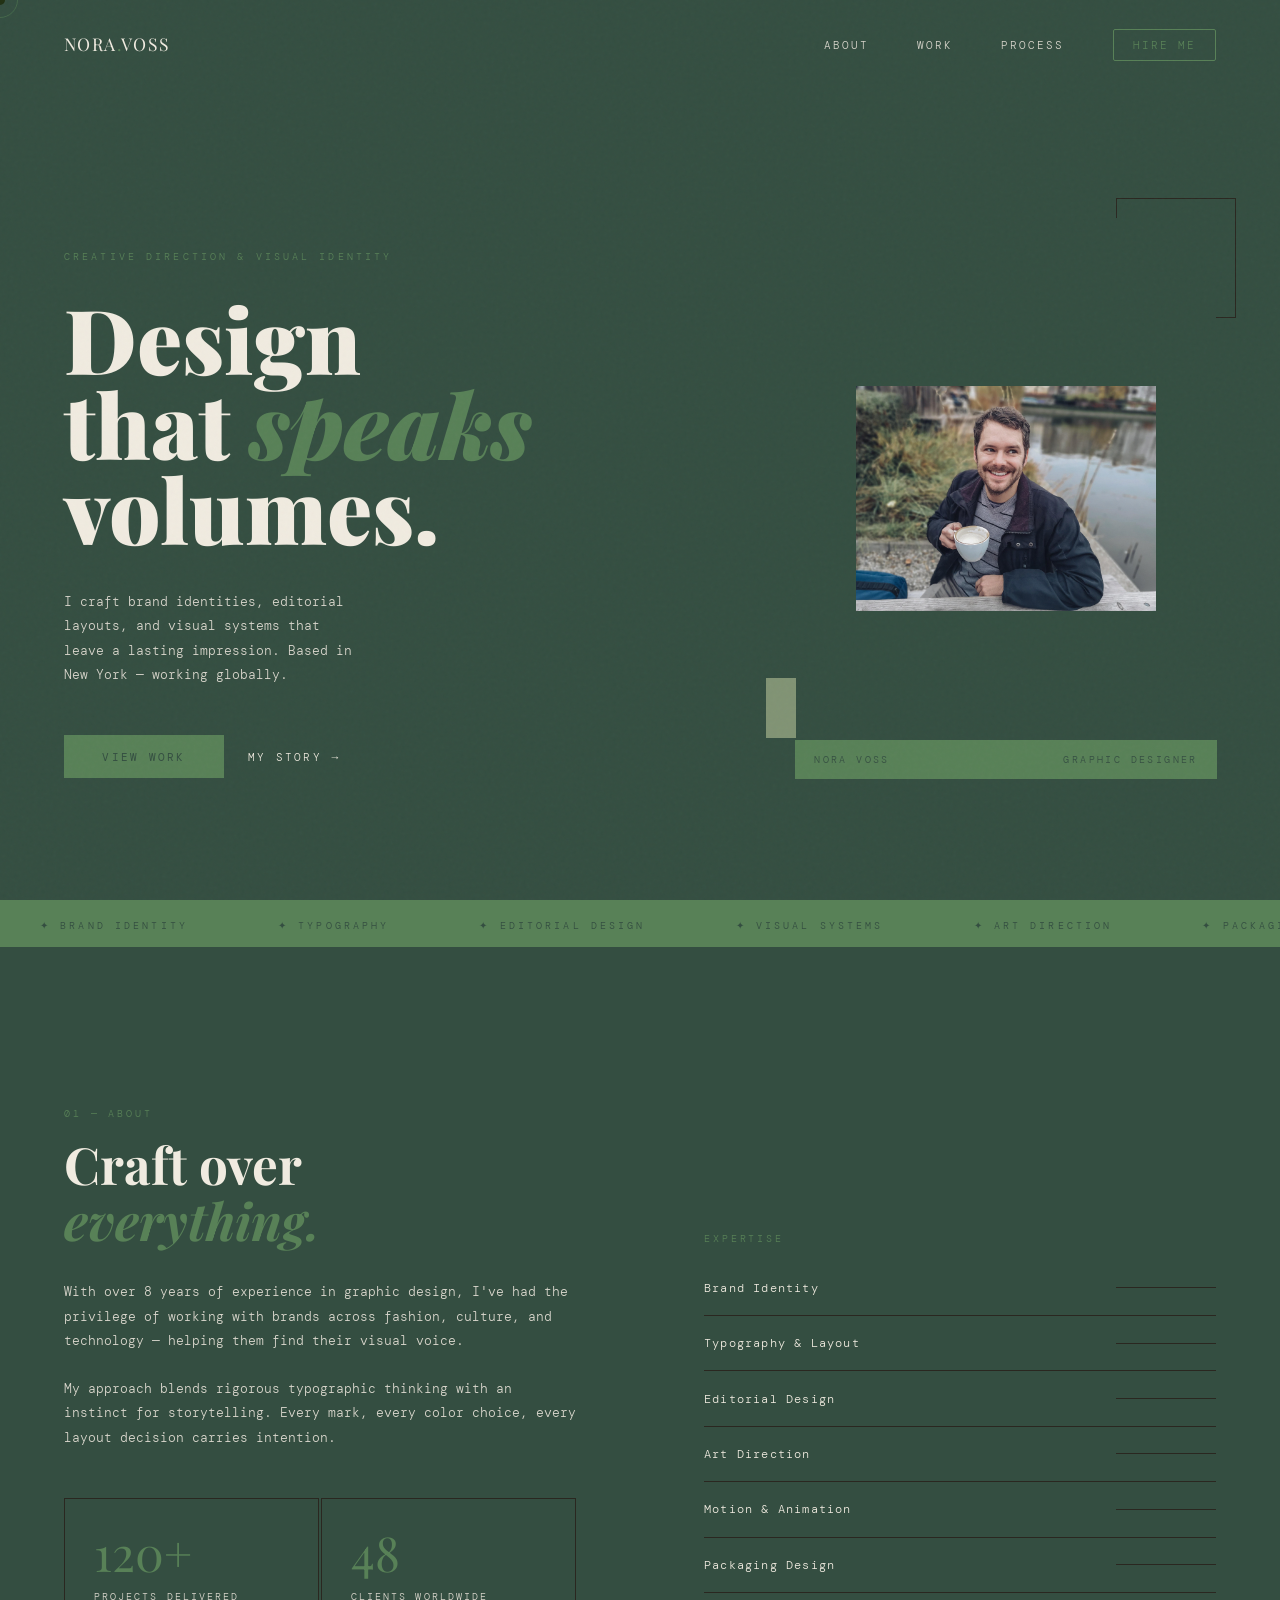
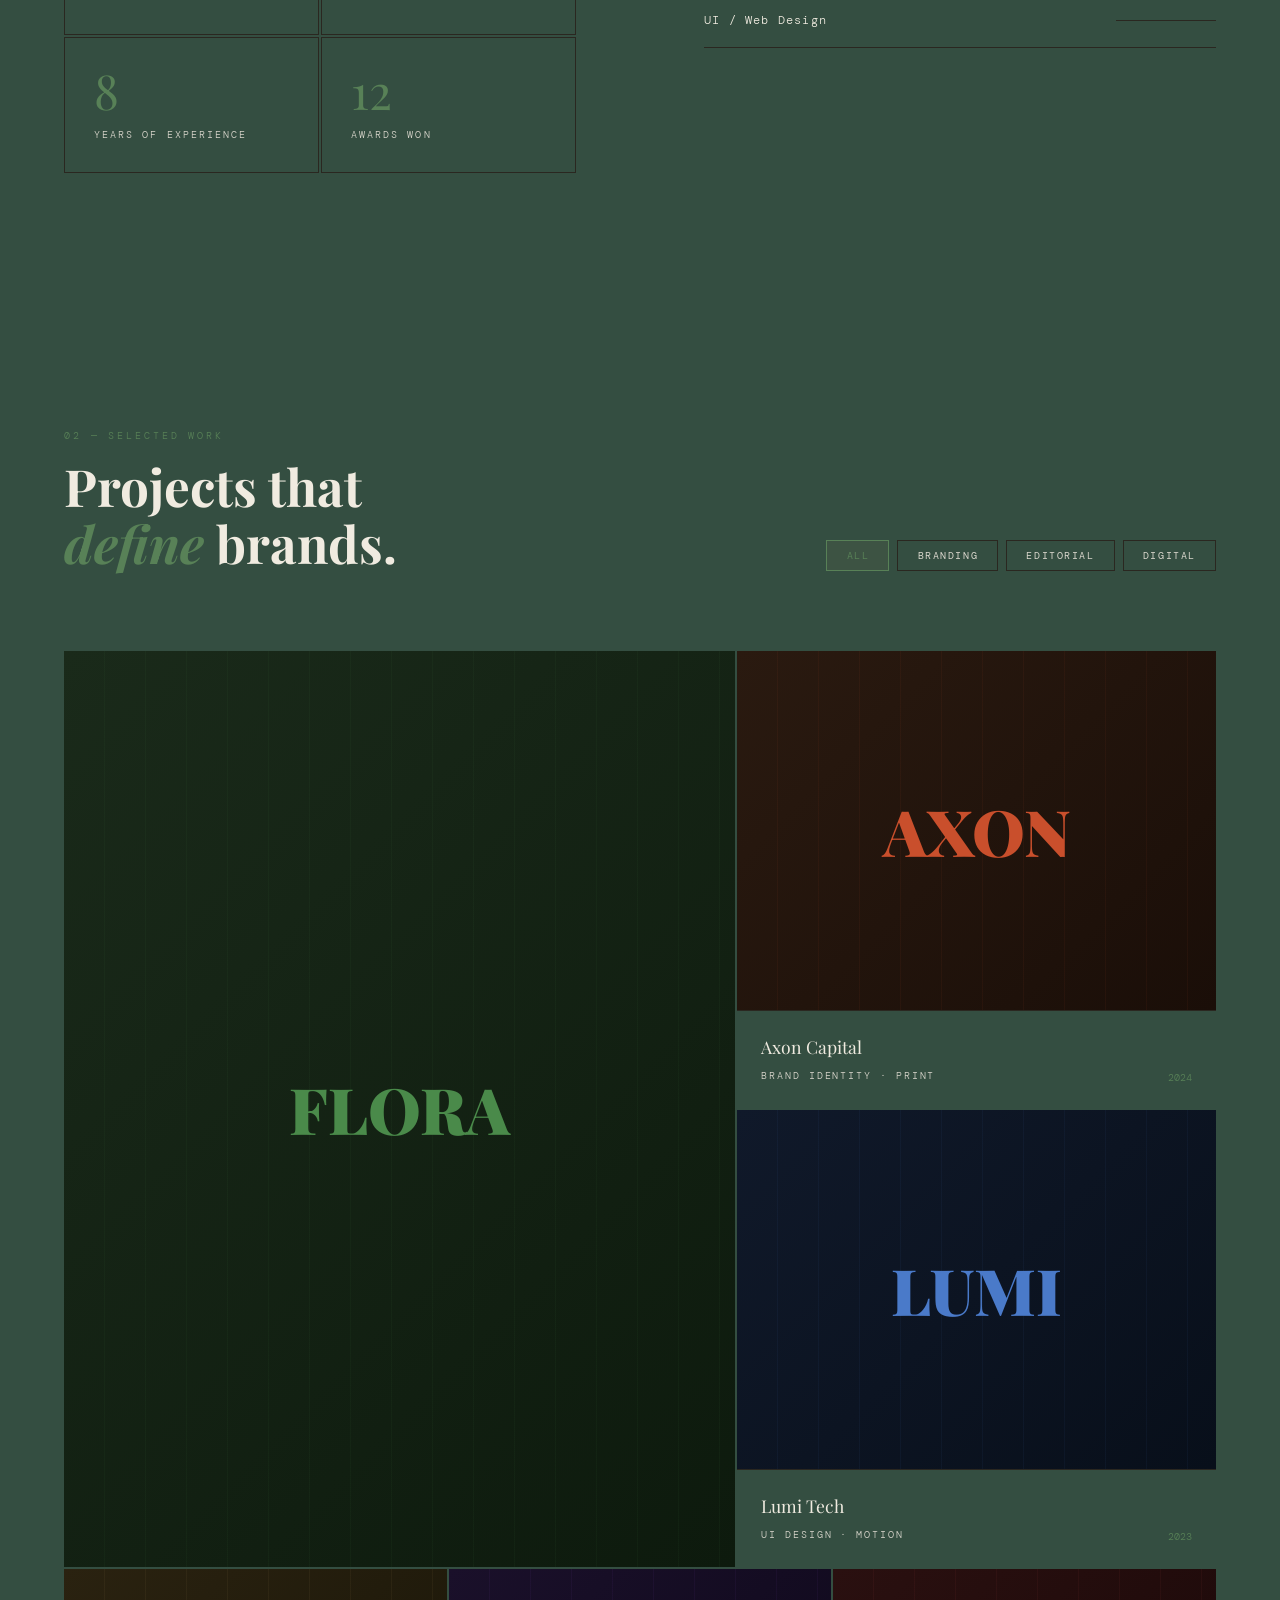
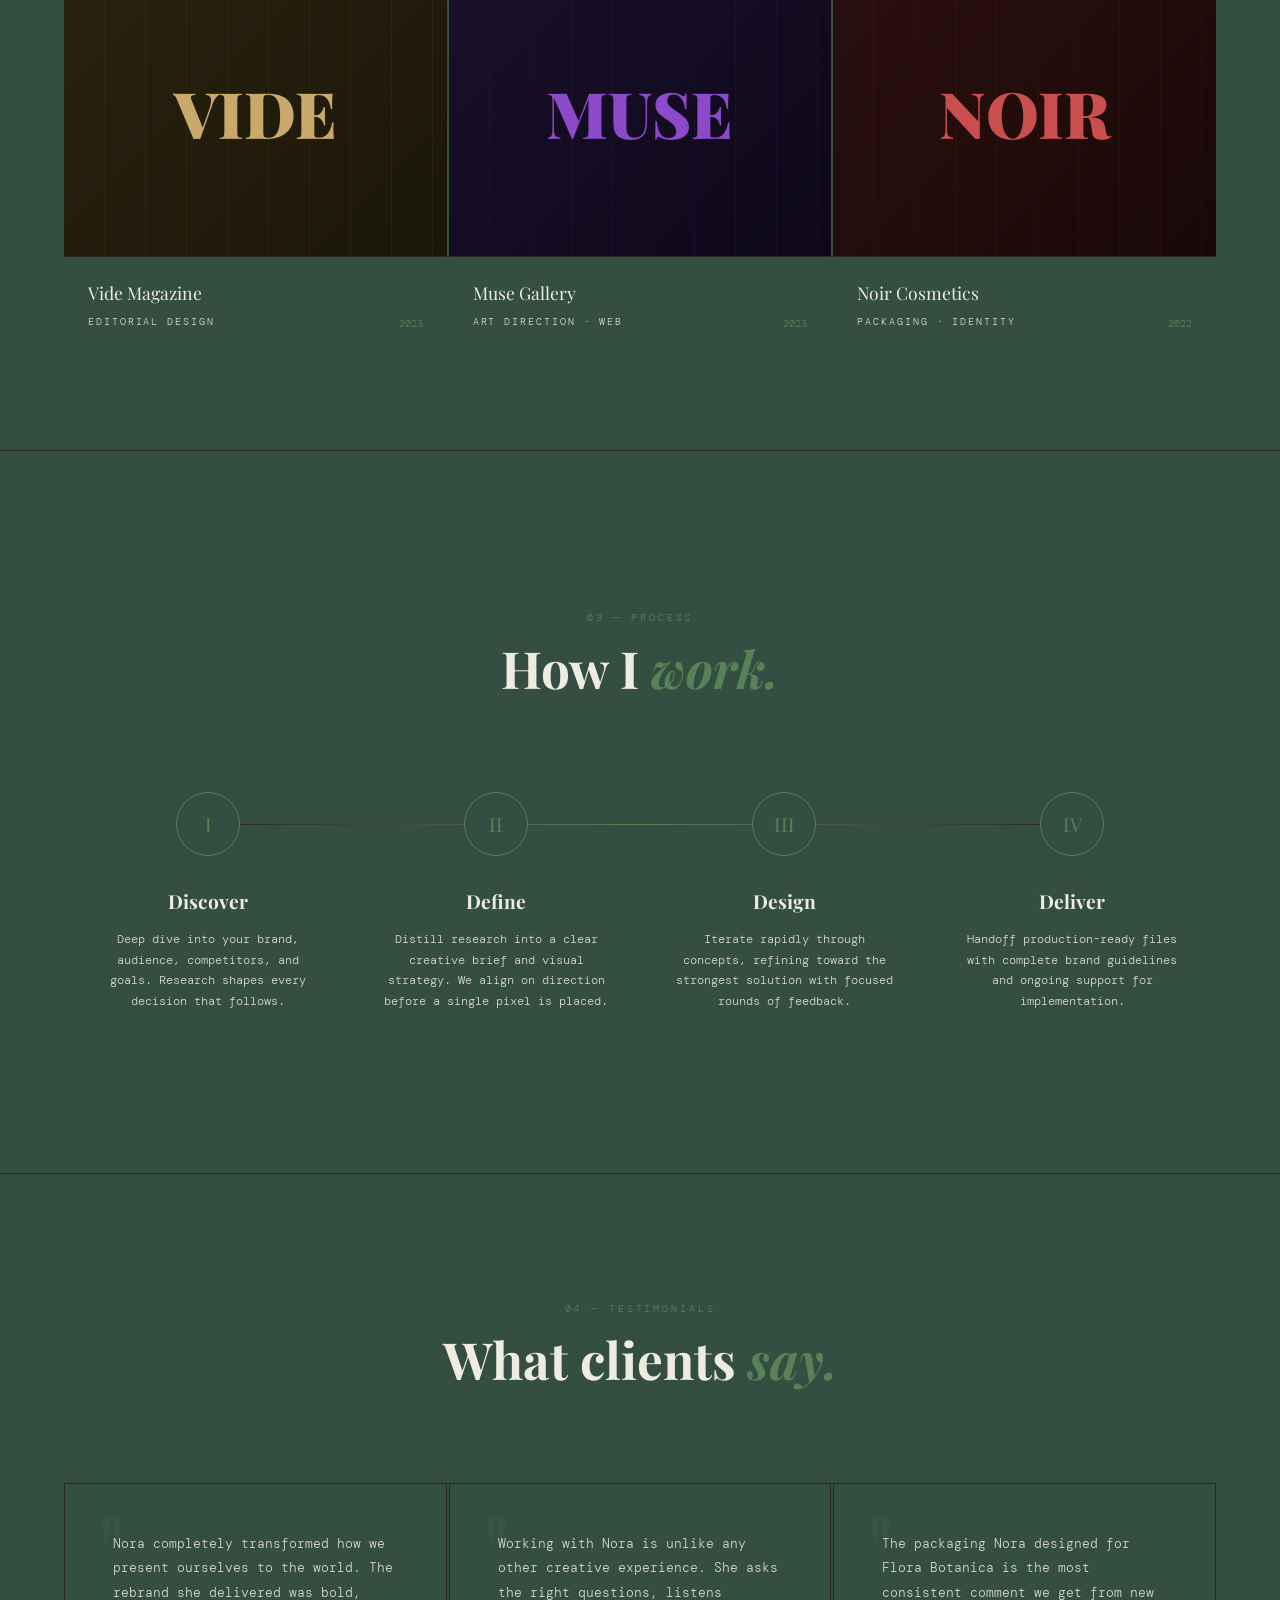
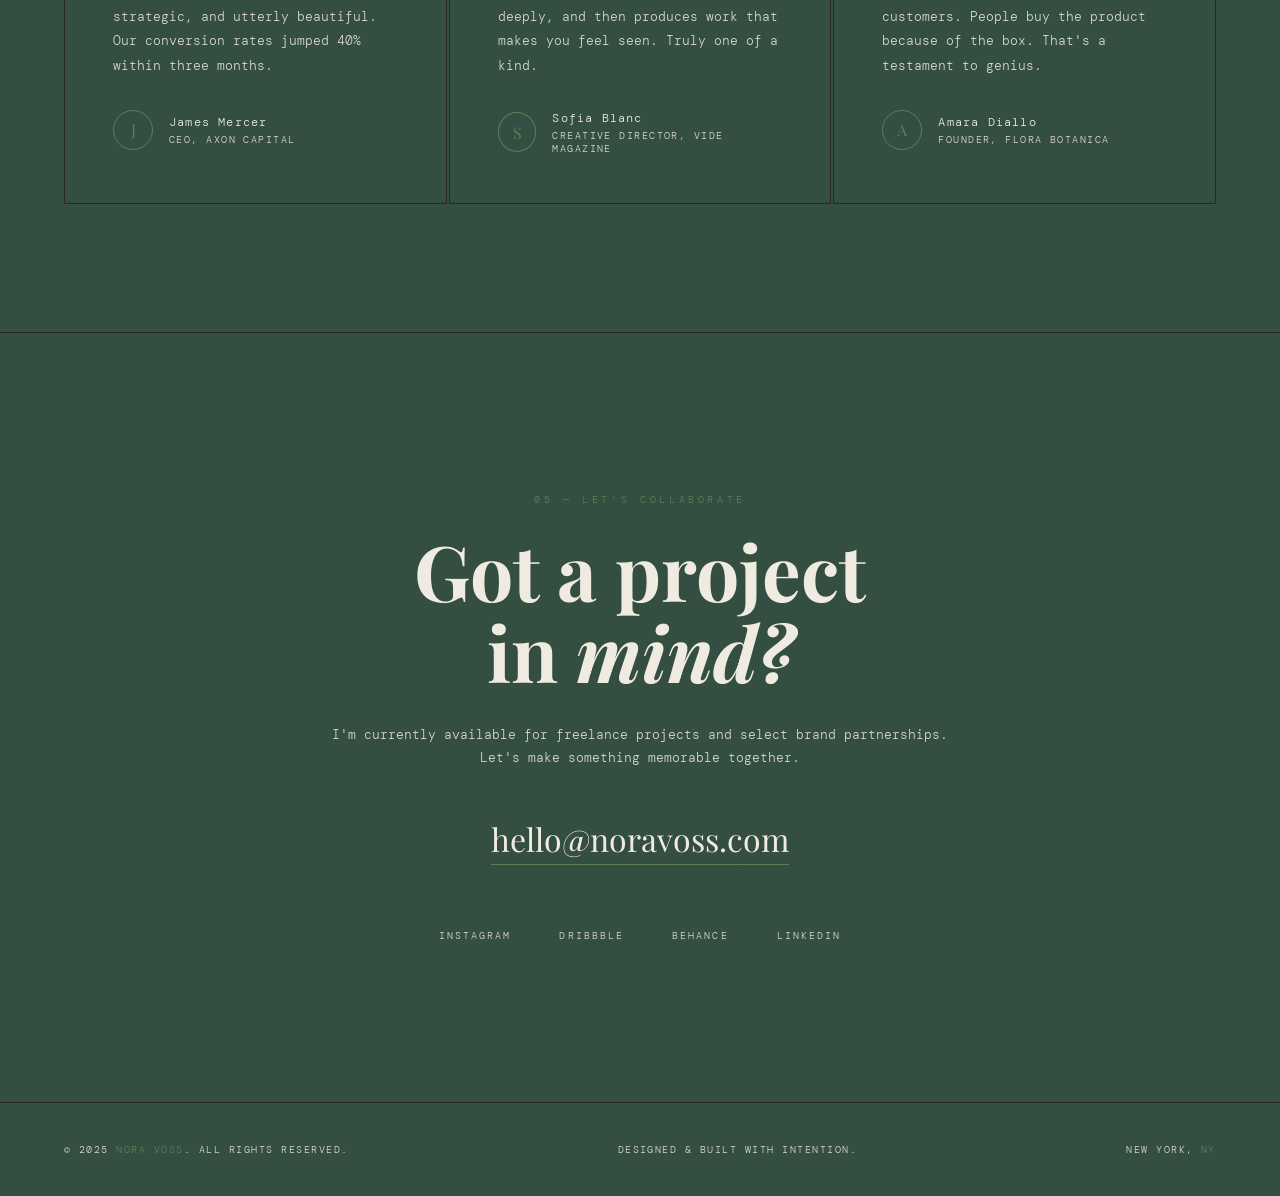
==== index.html @ a5ac7ba5 "Initial commit: Added HTML, CSS, and Images" ====
<!DOCTYPE html>
<html lang="en">
<head>
<meta charset="UTF-8">
<meta name="viewport" content="width=device-width, initial-scale=1.0">
<title>NORA VOSS — Graphic Designer</title>
<link href="https://fonts.googleapis.com/css2?family=Playfair+Display:ital,wght@0,400;0,900;1,400&family=DM+Mono:wght@300;400&display=swap" rel="stylesheet">
<link rel="stylesheet" href="css/style.css">
</head>
<body>

<!-- Custom cursor -->
<div class="cursor" id="cursor"></div>
<div class="cursor-ring" id="cursorRing"></div>

<!-- NAV -->
<nav id="navbar">
  <a href="#" class="nav-logo">NORA<span>.</span>VOSS</a>
  <ul class="nav-links">
    <li><a href="#about">About</a></li>
    <li><a href="#work">Work</a></li>
    <li><a href="#process">Process</a></li>
    <li><a href="#contact" class="nav-cta">Hire Me</a></li>
  </ul>
</nav>

<!-- HERO -->
<section id="hero">
  <div class="hero-left">
    <p class="hero-eyebrow">Creative Direction & Visual Identity</p>
    <h1 class="hero-title">
      Design<br>that <em>speaks</em><br>volumes.
    </h1>
    <p class="hero-desc">
      I craft brand identities, editorial layouts, and visual systems that leave a lasting impression. Based in New York — working globally.
    </p>
    <div class="hero-actions">
      <a href="#work" class="btn-primary">View Work</a>
      <a href="#about" class="btn-ghost">My Story</a>
    </div>
  </div>
  <div class="hero-right">
    <div class="hero-image-wrap">
      <div class="hero-deco"></div>
      <div class="hero-deco2"></div>
      <div class="hero-image-frame">
        <div class="hero-image-bg">
                      <img src="assets/profile-pic.jpg" alt="A photo of me" width="300">

          <!-- <div class="hero-silhouette"> -->
          </div>
        </div>
        <div class="hero-label">
          <span>Nora Voss</span>
          <span>Graphic Designer</span>
        </div>
      </div>
    </div>
  </div>
</section>

<!-- MARQUEE -->
<div class="marquee-bar">
  <div class="marquee-track">
    <span>Brand Identity</span>
    <span>Typography</span>
    <span>Editorial Design</span>
    <span>Visual Systems</span>
    <span>Art Direction</span>
    <span>Packaging</span>
    <span>Motion Graphics</span>
    <span>UI Design</span>
    <span>Brand Identity</span>
    <span>Typography</span>
    <span>Editorial Design</span>
    <span>Visual Systems</span>
    <span>Art Direction</span>
    <span>Packaging</span>
    <span>Motion Graphics</span>
    <span>UI Design</span>
  </div>
</div>

<!-- ABOUT -->
<section id="about">
  <div class="reveal">
    <p class="section-number">01 — About</p>
    <h2 class="section-title">Craft over<br><em>everything.</em></h2>
    <p class="about-text">
      With over 8 years of experience in graphic design, I've had the privilege of working with brands across fashion, culture, and technology — helping them find their visual voice.
    </p>
    <p class="about-text">
      My approach blends rigorous typographic thinking with an instinct for storytelling. Every mark, every color choice, every layout decision carries intention.
    </p>
    <div class="stats-grid">
      <div class="stat">
        <span class="stat-number">120+</span>
        <span class="stat-label">Projects Delivered</span>
      </div>
      <div class="stat">
        <span class="stat-number">48</span>
        <span class="stat-label">Clients Worldwide</span>
      </div>
      <div class="stat">
        <span class="stat-number">8</span>
        <span class="stat-label">Years of Experience</span>
      </div>
      <div class="stat">
        <span class="stat-number">12</span>
        <span class="stat-label">Awards Won</span>
      </div>
    </div>
  </div>
  <div class="reveal">
    <p class="section-number">Expertise</p>
    <ul class="skills-list">
      <li>Brand Identity <div class="skill-bar"><div class="skill-fill" data-width="0.95"></div></div></li>
      <li>Typography & Layout <div class="skill-bar"><div class="skill-fill" data-width="0.92"></div></div></li>
      <li>Editorial Design <div class="skill-bar"><div class="skill-fill" data-width="0.88"></div></div></li>
      <li>Art Direction <div class="skill-bar"><div class="skill-fill" data-width="0.9"></div></div></li>
      <li>Motion & Animation <div class="skill-bar"><div class="skill-fill" data-width="0.75"></div></div></li>
      <li>Packaging Design <div class="skill-bar"><div class="skill-fill" data-width="0.82"></div></div></li>
      <li>UI / Web Design <div class="skill-bar"><div class="skill-fill" data-width="0.78"></div></div></li>
    </ul>
  </div>
</section>

<!-- WORK -->
<section id="work">
  <div class="work-header reveal">
    <div>
      <p class="section-number">02 — Selected Work</p>
      <h2 class="section-title">Projects that<br><em>define</em> brands.</h2>
    </div>
    <div class="filter-tabs">
      <button class="filter-tab active">All</button>
      <button class="filter-tab">Branding</button>
      <button class="filter-tab">Editorial</button>
      <button class="filter-tab">Digital</button>
    </div>
  </div>
  <div class="projects-grid reveal">
    <div class="project-card">
      <div class="project-img">
        <div class="project-visual v1">FLORA</div>
        <div class="project-overlay">
          <div class="overlay-content">
            <span class="overlay-label">View Project</span>
          </div>
        </div>
      </div>
      <div class="project-info">
        <div>
          <span class="project-name">Flora Botanica</span>
          <span class="project-type">Brand Identity · Packaging</span>
        </div>
        <span class="project-year">2024</span>
      </div>
    </div>
    <div class="project-card">
      <div class="project-img">
        <div class="project-visual v2">AXON</div>
        <div class="project-overlay">
          <div class="overlay-content">
            <span class="overlay-label">View Project</span>
          </div>
        </div>
      </div>
      <div class="project-info">
        <div>
          <span class="project-name">Axon Capital</span>
          <span class="project-type">Brand Identity · Print</span>
        </div>
        <span class="project-year">2024</span>
      </div>
    </div>
    <div class="project-card">
      <div class="project-img">
        <div class="project-visual v3">LUMI</div>
        <div class="project-overlay">
          <div class="overlay-content">
            <span class="overlay-label">View Project</span>
          </div>
        </div>
      </div>
      <div class="project-info">
        <div>
          <span class="project-name">Lumi Tech</span>
          <span class="project-type">UI Design · Motion</span>
        </div>
        <span class="project-year">2023</span>
      </div>
    </div>
    <div class="project-card">
      <div class="project-img">
        <div class="project-visual v4">VIDE</div>
        <div class="project-overlay">
          <div class="overlay-content">
            <span class="overlay-label">View Project</span>
          </div>
        </div>
      </div>
      <div class="project-info">
        <div>
          <span class="project-name">Vide Magazine</span>
          <span class="project-type">Editorial Design</span>
        </div>
        <span class="project-year">2023</span>
      </div>
    </div>
    <div class="project-card">
      <div class="project-img">
        <div class="project-visual v5">MUSE</div>
        <div class="project-overlay">
          <div class="overlay-content">
            <span class="overlay-label">View Project</span>
          </div>
        </div>
      </div>
      <div class="project-info">
        <div>
          <span class="project-name">Muse Gallery</span>
          <span class="project-type">Art Direction · Web</span>
        </div>
        <span class="project-year">2023</span>
      </div>
    </div>
    <div class="project-card">
      <div class="project-img">
        <div class="project-visual v6">NOIR</div>
        <div class="project-overlay">
          <div class="overlay-content">
            <span class="overlay-label">View Project</span>
          </div>
        </div>
      </div>
      <div class="project-info">
        <div>
          <span class="project-name">Noir Cosmetics</span>
          <span class="project-type">Packaging · Identity</span>
        </div>
        <span class="project-year">2022</span>
      </div>
    </div>
  </div>
</section>

<!-- PROCESS -->
<section id="process">
  <div class="process-header reveal">
    <p class="section-number">03 — Process</p>
    <h2 class="section-title">How I <em>work.</em></h2>
  </div>
  <div class="process-steps reveal">
    <div class="step">
      <div class="step-num">I</div>
      <h3 class="step-title">Discover</h3>
      <p class="step-desc">Deep dive into your brand, audience, competitors, and goals. Research shapes every decision that follows.</p>
    </div>
    <div class="step">
      <div class="step-num">II</div>
      <h3 class="step-title">Define</h3>
      <p class="step-desc">Distill research into a clear creative brief and visual strategy. We align on direction before a single pixel is placed.</p>
    </div>
    <div class="step">
      <div class="step-num">III</div>
      <h3 class="step-title">Design</h3>
      <p class="step-desc">Iterate rapidly through concepts, refining toward the strongest solution with focused rounds of feedback.</p>
    </div>
    <div class="step">
      <div class="step-num">IV</div>
      <h3 class="step-title">Deliver</h3>
      <p class="step-desc">Handoff production-ready files with complete brand guidelines and ongoing support for implementation.</p>
    </div>
  </div>
</section>

<!-- TESTIMONIALS -->
<section id="testimonials">
  <div class="process-header reveal">
    <p class="section-number">04 — Testimonials</p>
    <h2 class="section-title">What clients <em>say.</em></h2>
  </div>
  <div class="testimonials-grid reveal">
    <div class="testimonial">
      <p class="testimonial-text">Nora completely transformed how we present ourselves to the world. The rebrand she delivered was bold, strategic, and utterly beautiful. Our conversion rates jumped 40% within three months.</p>
      <div class="testimonial-author">
        <div class="author-avatar">J</div>
        <div>
          <div class="author-name">James Mercer</div>
          <div class="author-role">CEO, Axon Capital</div>
        </div>
      </div>
    </div>
    <div class="testimonial">
      <p class="testimonial-text">Working with Nora is unlike any other creative experience. She asks the right questions, listens deeply, and then produces work that makes you feel seen. Truly one of a kind.</p>
      <div class="testimonial-author">
        <div class="author-avatar">S</div>
        <div>
          <div class="author-name">Sofia Blanc</div>
          <div class="author-role">Creative Director, Vide Magazine</div>
        </div>
      </div>
    </div>
    <div class="testimonial">
      <p class="testimonial-text">The packaging Nora designed for Flora Botanica is the most consistent comment we get from new customers. People buy the product because of the box. That's a testament to genius.</p>
      <div class="testimonial-author">
        <div class="author-avatar">A</div>
        <div>
          <div class="author-name">Amara Diallo</div>
          <div class="author-role">Founder, Flora Botanica</div>
        </div>
      </div>
    </div>
  </div>
</section>

<!-- CONTACT -->
<section id="contact">
  <div class="contact-inner reveal">
    <p class="contact-label">05 — Let's Collaborate</p>
    <h2 class="contact-title">Got a project<br>in <em>mind?</em></h2>
    <p class="contact-sub">I'm currently available for freelance projects and select brand partnerships.<br>Let's make something memorable together.</p>
    <a href="mailto:hello@noravoss.com" class="contact-email">hello@noravoss.com</a>
    <div class="social-row">
      <a href="#" class="social-link">Instagram</a>
      <a href="#" class="social-link">Dribbble</a>
      <a href="#" class="social-link">Behance</a>
      <a href="#" class="social-link">LinkedIn</a>
    </div>
  </div>
</section>

<!-- FOOTER -->
<footer>
  <div>© 2025 <span>Nora Voss</span>. All rights reserved.</div>
  <div>Designed & Built with intention.</div>
  <div>New York, <span>NY</span></div>
</footer>

<script src="js/script.js"></script>
</body>
</html>
---- css/style.css ----
:root {
    --bg: #344E41;
    --surface: #344E41;
    --cream: #f0ebe0;
    --gold: #588157;
    --rust: #A3B18A;
    --muted: #DAD7CD;
    --border: #2a2720;
  }

  *, *::before, *::after { margin: 0; padding: 0; box-sizing: border-box; }

  html { scroll-behavior: smooth; }

  body {
    background: var(--bg);
    color: var(--cream);
    font-family: 'DM Mono', monospace;
    font-weight: 300;
    overflow-x: hidden;
    cursor: none;
  }

  /* Custom cursor */
  .cursor {
    position: fixed;
    width: 10px;
    height: 10px;
    background: var(--gold);
    border-radius: 50%;
    pointer-events: none;
    z-index: 9999;
    transform: translate(-50%, -50%);
    transition: transform 0.1s, width 0.3s, height 0.3s, background 0.3s;
    mix-blend-mode: difference;
  }
  .cursor-ring {
    position: fixed;
    width: 36px;
    height: 36px;
    border: 1px solid var(--gold);
    border-radius: 50%;
    pointer-events: none;
    z-index: 9998;
    transform: translate(-50%, -50%);
    transition: transform 0.18s ease, width 0.3s, height 0.3s, opacity 0.3s;
    opacity: 0.5;
  }
  body:hover .cursor { opacity: 1; }

  /* Noise overlay */
  body::before {
    content: '';
    position: fixed;
    inset: 0;
    background-image: url("data:image/svg+xml,%3Csvg viewBox='0 0 256 256' xmlns='http://www.w3.org/2000/svg'%3E%3Cfilter id='noise'%3E%3CfeTurbulence type='fractalNoise' baseFrequency='0.9' numOctaves='4' stitchTiles='stitch'/%3E%3C/filter%3E%3Crect width='100%25' height='100%25' filter='url(%23noise)' opacity='1'/%3E%3C/svg%3E");
    opacity: 0.03;
    pointer-events: none;
    z-index: 9000;
  }

  /* ─── NAV ─── */
  nav {
    position: fixed;
    top: 0; left: 0; right: 0;
    display: flex;
    justify-content: space-between;
    align-items: center;
    padding: 2rem 4rem;
    z-index: 100;
    border-bottom: 1px solid transparent;
    transition: border-color 0.4s, background 0.4s;
  }
  nav.scrolled {
    background: rgba(14,13,11,0.92);
    border-color: var(--border);
    backdrop-filter: blur(12px);
  }
  .nav-logo {
    font-family: 'Playfair Display', serif;
    font-size: 1.1rem;
    letter-spacing: 0.08em;
    color: var(--cream);
    text-decoration: none;
  }
  .nav-logo span { color: var(--gold); }
  .nav-links {
    display: flex;
    gap: 3rem;
    list-style: none;
  }
  .nav-links a {
    color: var(--muted);
    text-decoration: none;
    font-size: 0.7rem;
    letter-spacing: 0.18em;
    text-transform: uppercase;
    transition: color 0.3s;
  }
  .nav-links a:hover { color: var(--cream); }
  .nav-cta {
    border: 1px solid var(--gold);
    color: var(--gold) !important;
    padding: 0.5rem 1.2rem;
    border-radius: 2px;
  }
  .nav-cta:hover { background: var(--gold); color: var(--bg) !important; }

  /* ─── HERO ─── */
  #hero {
    min-height: 100vh;
    display: grid;
    grid-template-columns: 1fr 1fr;
    padding: 0 4rem;
    position: relative;
    overflow: hidden;
  }
  .hero-left {
    display: flex;
    flex-direction: column;
    justify-content: center;
    padding-top: 8rem;
    z-index: 2;
  }
  .hero-eyebrow {
    font-size: 0.65rem;
    letter-spacing: 0.3em;
    text-transform: uppercase;
    color: var(--gold);
    margin-bottom: 2rem;
    opacity: 0;
    animation: fadeUp 0.8s 0.3s forwards;
  }
  .hero-title {
    font-family: 'Playfair Display', serif;
    font-size: clamp(4rem, 7vw, 8rem);
    line-height: 0.95;
    font-weight: 900;
    margin-bottom: 2.5rem;
    opacity: 0;
    animation: fadeUp 0.8s 0.5s forwards;
  }
  .hero-title em {
    font-style: italic;
    color: var(--gold);
  }
  .hero-desc {
    font-size: 0.8rem;
    line-height: 1.9;
    color: var(--muted);
    max-width: 36ch;
    margin-bottom: 3rem;
    opacity: 0;
    animation: fadeUp 0.8s 0.7s forwards;
  }
  .hero-actions {
    display: flex;
    gap: 1.5rem;
    align-items: center;
    opacity: 0;
    animation: fadeUp 0.8s 0.9s forwards;
  }
  .btn-primary {
    background: var(--gold);
    color: var(--bg);
    padding: 0.9rem 2.4rem;
    text-decoration: none;
    font-size: 0.7rem;
    letter-spacing: 0.2em;
    text-transform: uppercase;
    font-weight: 400;
    transition: transform 0.3s, box-shadow 0.3s;
  }
  .btn-primary:hover {
    transform: translateY(-2px);
    box-shadow: 0 12px 32px rgba(200,168,107,0.3);
  }
  .btn-ghost {
    color: var(--cream);
    text-decoration: none;
    font-size: 0.7rem;
    letter-spacing: 0.2em;
    text-transform: uppercase;
    display: flex;
    align-items: center;
    gap: 0.6rem;
    transition: gap 0.3s;
  }
  .btn-ghost::after { content: '→'; }
  .btn-ghost:hover { gap: 1rem; }

  .hero-right {
    display: flex;
    align-items: center;
    justify-content: flex-end;
    position: relative;
    z-index: 2;
    padding-top: 6rem;
  }
  .hero-image-wrap {
    position: relative;
    width: 420px;
    opacity: 0;
    animation: fadeIn 1.2s 0.4s forwards;
  }
  .hero-image-frame {
    width: 100%;
    aspect-ratio: 3/4;
    background: var(--surface);
    overflow: hidden;
    position: relative;
  }
  .hero-image-bg {
    width: 100%;
    height: 100%;
    /* background:
      radial-gradient(ellipse at 30% 40%, rgba(200,168,107,0.15) 0%, transparent 60%),
      radial-gradient(ellipse at 80% 80%, rgba(201,79,44,0.12) 0%, transparent 50%),
      linear-gradient(160deg, #1e1b14 0%, #0e0d0b 100%); */
    display: flex;
    align-items: center;
    justify-content: center;
  }
  .hero-silhouette {
    width: 70%;
    height: 80%;
    background: linear-gradient(170deg, #2a2518 0%, #1a1812 100%);
    clip-path: polygon(20% 0%, 80% 0%, 100% 15%, 100% 100%, 0% 100%, 0% 15%);
    position: relative;
    overflow: hidden;
  }
  .hero-silhouette::after {
    content: '';
    position: absolute;
    inset: 0;
    background: repeating-linear-gradient(
      45deg,
      transparent,
      transparent 2px,
      rgba(200,168,107,0.04) 2px,
      rgba(200,168,107,0.04) 4px
    );
  }
  .hero-label {
    position: absolute;
    bottom: -1px;
    left: -1px;
    right: -1px;
    background: var(--gold);
    color: var(--bg);
    padding: 0.8rem 1.2rem;
    font-size: 0.6rem;
    letter-spacing: 0.25em;
    text-transform: uppercase;
    display: flex;
    justify-content: space-between;
  }
  .hero-deco {
    position: absolute;
    top: -20px;
    right: -20px;
    width: 120px;
    height: 120px;
    border: 1px solid var(--border);
    z-index: -1;
  }
  .hero-deco2 {
    position: absolute;
    bottom: 40px;
    left: -30px;
    width: 60px;
    height: 60px;
    background: var(--rust);
    opacity: 0.7;
    z-index: -1;
  }

  /* Scrolling marquee */
  .marquee-bar {
    background: var(--gold);
    padding: 0.8rem 0;
    overflow: hidden;
    white-space: nowrap;
  }
  .marquee-track {
    display: inline-block;
    animation: marquee 22s linear infinite;
  }
  .marquee-track span {
    color: var(--bg);
    font-size: 0.65rem;
    letter-spacing: 0.3em;
    text-transform: uppercase;
    margin: 0 2.5rem;
  }
  .marquee-track span::before { content: '✦  '; }

  /* ─── ABOUT ─── */
  #about {
    padding: 10rem 4rem;
    display: grid;
    grid-template-columns: 1fr 1fr;
    gap: 8rem;
    align-items: center;
  }
  .section-number {
    font-size: 0.6rem;
    letter-spacing: 0.3em;
    color: var(--gold);
    margin-bottom: 1rem;
    text-transform: uppercase;
  }
  .section-title {
    font-family: 'Playfair Display', serif;
    font-size: clamp(2.5rem, 4vw, 4rem);
    line-height: 1.1;
    margin-bottom: 2rem;
  }
  .section-title em { font-style: italic; color: var(--gold); }
  .about-text {
    font-size: 0.8rem;
    line-height: 1.9;
    color: var(--muted);
    margin-bottom: 1.5rem;
  }
  .stats-grid {
    display: grid;
    grid-template-columns: 1fr 1fr;
    gap: 2px;
    margin-top: 3rem;
  }
  .stat {
    background: var(--surface);
    padding: 1.8rem;
    border: 1px solid var(--border);
  }
  .stat-number {
    font-family: 'Playfair Display', serif;
    font-size: 3rem;
    color: var(--gold);
    display: block;
    line-height: 1;
    margin-bottom: 0.5rem;
  }
  .stat-label {
    font-size: 0.65rem;
    letter-spacing: 0.2em;
    color: var(--muted);
    text-transform: uppercase;
  }
  .skills-list {
    list-style: none;
    display: flex;
    flex-direction: column;
    gap: 0;
  }
  .skills-list li {
    padding: 1.2rem 0;
    border-bottom: 1px solid var(--border);
    font-size: 0.75rem;
    letter-spacing: 0.1em;
    display: flex;
    justify-content: space-between;
    align-items: center;
    transition: padding-left 0.3s, color 0.3s;
  }
  .skills-list li:hover { padding-left: 1rem; color: var(--gold); }
  .skill-bar {
    height: 1px;
    background: var(--border);
    width: 100px;
    position: relative;
    overflow: hidden;
  }
  .skill-fill {
    position: absolute;
    top: 0; left: 0; height: 100%;
    background: var(--gold);
    transform: scaleX(0);
    transform-origin: left;
    transition: transform 1s ease;
  }
  .skill-fill.active { transform: scaleX(1); }

  /* ─── WORK ─── */
  #work {
    padding: 6rem 4rem;
  }
  .work-header {
    display: flex;
    justify-content: space-between;
    align-items: flex-end;
    margin-bottom: 5rem;
  }
  .work-header .section-title { margin-bottom: 0; }
  .filter-tabs {
    display: flex;
    gap: 0.5rem;
  }
  .filter-tab {
    background: none;
    border: 1px solid var(--border);
    color: var(--muted);
    padding: 0.5rem 1.2rem;
    font-family: 'DM Mono', monospace;
    font-size: 0.65rem;
    letter-spacing: 0.15em;
    text-transform: uppercase;
    cursor: none;
    transition: all 0.3s;
  }
  .filter-tab.active, .filter-tab:hover {
    border-color: var(--gold);
    color: var(--gold);
    background: rgba(200,168,107,0.06);
  }

  .projects-grid {
    display: grid;
    grid-template-columns: repeat(12, 1fr);
    gap: 2px;
  }
  .project-card {
    position: relative;
    overflow: hidden;
    cursor: none;
    background: var(--surface);
  }
  .project-card:nth-child(1) { grid-column: span 7; grid-row: span 2; }
  .project-card:nth-child(2) { grid-column: span 5; }
  .project-card:nth-child(3) { grid-column: span 5; }
  .project-card:nth-child(4) { grid-column: span 4; }
  .project-card:nth-child(5) { grid-column: span 4; }
  .project-card:nth-child(6) { grid-column: span 4; }

  .project-img {
    width: 100%;
    aspect-ratio: 4/3;
    overflow: hidden;
    position: relative;
  }
  .project-card:nth-child(1) .project-img { aspect-ratio: unset; height: 100%; min-height: 500px; }
  .project-visual {
    width: 100%;
    height: 100%;
    transition: transform 0.6s ease;
    display: flex;
    align-items: center;
    justify-content: center;
    font-family: 'Playfair Display', serif;
    font-size: clamp(2rem, 5vw, 6rem);
    font-weight: 900;
  }
  .project-card:hover .project-visual { transform: scale(1.05); }

  .v1 { background: linear-gradient(135deg, #1a2a1a, #0d1a0d); color: #4a8a4a; }
  .v2 { background: linear-gradient(135deg, #2a1a10, #1a0e08); color: #c94f2c; }
  .v3 { background: linear-gradient(135deg, #10192a, #080f1a); color: #4a7ac9; }
  .v4 { background: linear-gradient(135deg, #2a2210, #1a1608); color: #c8a86b; }
  .v5 { background: linear-gradient(135deg, #1a102a, #0e081a); color: #8a4ac9; }
  .v6 { background: linear-gradient(135deg, #2a1010, #1a0808); color: #c94f4f; }

  .v1::after, .v2::after, .v3::after, .v4::after, .v5::after, .v6::after {
    content: '';
    position: absolute;
    inset: 0;
    background: repeating-linear-gradient(
      90deg,
      transparent,
      transparent 40px,
      currentColor 40px,
      currentColor 41px
    );
    opacity: 0.06;
  }

  .project-info {
    padding: 1.5rem;
    display: flex;
    justify-content: space-between;
    align-items: flex-end;
    border-top: 1px solid var(--border);
  }
  .project-name {
    font-family: 'Playfair Display', serif;
    font-size: 1.1rem;
    display: block;
    margin-bottom: 0.3rem;
  }
  .project-type {
    font-size: 0.6rem;
    letter-spacing: 0.2em;
    color: var(--muted);
    text-transform: uppercase;
  }
  .project-year {
    font-size: 0.65rem;
    color: var(--gold);
  }

  .project-overlay {
    position: absolute;
    inset: 0;
    background: rgba(14,13,11,0.85);
    opacity: 0;
    transition: opacity 0.4s;
    display: flex;
    align-items: center;
    justify-content: center;
  }
  .project-card:hover .project-overlay { opacity: 1; }
  .overlay-content { text-align: center; }
  .overlay-label {
    font-size: 0.65rem;
    letter-spacing: 0.3em;
    text-transform: uppercase;
    color: var(--gold);
    border: 1px solid var(--gold);
    padding: 0.6rem 1.5rem;
    display: inline-block;
  }

  /* ─── PROCESS ─── */
  #process {
    padding: 10rem 4rem;
    border-top: 1px solid var(--border);
  }
  .process-header { text-align: center; margin-bottom: 6rem; }
  .process-steps {
    display: grid;
    grid-template-columns: repeat(4, 1fr);
    gap: 0;
    position: relative;
  }
  .process-steps::before {
    content: '';
    position: absolute;
    top: 2rem;
    left: 12.5%;
    right: 12.5%;
    height: 1px;
    background: linear-gradient(90deg, var(--border), var(--gold), var(--border));
  }
  .step {
    padding: 0 2rem;
    text-align: center;
  }
  .step-num {
    width: 4rem;
    height: 4rem;
    border: 1px solid var(--gold);
    border-radius: 50%;
    display: flex;
    align-items: center;
    justify-content: center;
    margin: 0 auto 2rem;
    font-family: 'Playfair Display', serif;
    font-size: 1.2rem;
    color: var(--gold);
    background: var(--bg);
    position: relative;
    z-index: 1;
  }
  .step-title {
    font-family: 'Playfair Display', serif;
    font-size: 1.2rem;
    margin-bottom: 1rem;
  }
  .step-desc {
    font-size: 0.72rem;
    line-height: 1.8;
    color: var(--muted);
  }

  /* ─── TESTIMONIALS ─── */
  #testimonials {
    padding: 8rem 4rem;
    background: var(--surface);
    border-top: 1px solid var(--border);
    border-bottom: 1px solid var(--border);
  }
  .testimonials-grid {
    display: grid;
    grid-template-columns: repeat(3, 1fr);
    gap: 2px;
    margin-top: 5rem;
  }
  .testimonial {
    padding: 3rem;
    background: var(--bg);
    border: 1px solid var(--border);
    position: relative;
    transition: border-color 0.3s;
  }
  .testimonial:hover { border-color: var(--gold); }
  .testimonial::before {
    content: '"';
    font-family: 'Playfair Display', serif;
    font-size: 6rem;
    color: var(--gold);
    opacity: 0.15;
    position: absolute;
    top: 1rem;
    left: 2rem;
    line-height: 1;
  }
  .testimonial-text {
    font-size: 0.8rem;
    line-height: 1.9;
    color: var(--muted);
    margin-bottom: 2rem;
    position: relative;
    z-index: 1;
  }
  .testimonial-author {
    display: flex;
    align-items: center;
    gap: 1rem;
  }
  .author-avatar {
    width: 40px;
    height: 40px;
    background: var(--surface);
    border-radius: 50%;
    border: 1px solid var(--gold);
    display: flex;
    align-items: center;
    justify-content: center;
    font-family: 'Playfair Display', serif;
    font-size: 1rem;
    color: var(--gold);
  }
  .author-name {
    font-size: 0.75rem;
    letter-spacing: 0.1em;
    margin-bottom: 0.2rem;
  }
  .author-role {
    font-size: 0.6rem;
    letter-spacing: 0.15em;
    color: var(--muted);
    text-transform: uppercase;
  }

  /* ─── CONTACT ─── */
  #contact {
    padding: 10rem 4rem;
    text-align: center;
    position: relative;
    overflow: hidden;
  }
  #contact::before {
    content: 'HELLO';
    position: absolute;
    font-family: 'Playfair Display', serif;
    font-size: 28vw;
    font-weight: 900;
    color: var(--surface);
    top: 50%;
    left: 50%;
    transform: translate(-50%, -50%);
    pointer-events: none;
    white-space: nowrap;
    z-index: 0;
  }
  .contact-inner { position: relative; z-index: 1; }
  .contact-label {
    font-size: 0.65rem;
    letter-spacing: 0.35em;
    color: var(--gold);
    text-transform: uppercase;
    margin-bottom: 1.5rem;
  }
  .contact-title {
    font-family: 'Playfair Display', serif;
    font-size: clamp(3rem, 6vw, 6rem);
    line-height: 1.05;
    margin-bottom: 2rem;
  }
  .contact-sub {
    font-size: 0.8rem;
    color: var(--muted);
    margin-bottom: 3rem;
    line-height: 1.8;
  }
  .contact-email {
    display: inline-block;
    font-family: 'Playfair Display', serif;
    font-size: clamp(1.2rem, 3vw, 2rem);
    color: var(--cream);
    text-decoration: none;
    border-bottom: 1px solid var(--gold);
    padding-bottom: 0.2rem;
    transition: color 0.3s, border-color 0.3s;
    margin-bottom: 4rem;
  }
  .contact-email:hover { color: var(--gold); }
  .social-row {
    display: flex;
    justify-content: center;
    gap: 3rem;
  }
  .social-link {
    font-size: 0.65rem;
    letter-spacing: 0.2em;
    text-transform: uppercase;
    color: var(--muted);
    text-decoration: none;
    transition: color 0.3s;
  }
  .social-link:hover { color: var(--gold); }

  /* ─── FOOTER ─── */
  footer {
    border-top: 1px solid var(--border);
    padding: 2.5rem 4rem;
    display: flex;
    justify-content: space-between;
    align-items: center;
    font-size: 0.62rem;
    letter-spacing: 0.15em;
    color: var(--muted);
    text-transform: uppercase;
  }
  footer span { color: var(--gold); }

  /* ─── ANIMATIONS ─── */
  @keyframes fadeUp {
    from { opacity: 0; transform: translateY(24px); }
    to { opacity: 1; transform: translateY(0); }
  }
  @keyframes fadeIn {
    from { opacity: 0; }
    to { opacity: 1; }
  }
  @keyframes marquee {
    from { transform: translateX(0); }
    to { transform: translateX(-50%); }
  }

  .reveal {
    opacity: 0;
    transform: translateY(30px);
    transition: opacity 0.8s ease, transform 0.8s ease;
  }
  .reveal.visible {
    opacity: 1;
    transform: translateY(0);
  }

  /* ─── SCROLLBAR ─── */
  ::-webkit-scrollbar { width: 4px; }
  ::-webkit-scrollbar-track { background: var(--bg); }
  ::-webkit-scrollbar-thumb { background: var(--gold); }

  /* ─── RESPONSIVE ─── */
  @media (max-width: 900px) {
    nav { padding: 1.5rem 2rem; }
    .nav-links { display: none; }
    #hero { grid-template-columns: 1fr; padding: 0 2rem; }
    .hero-right { display: none; }
    #about { grid-template-columns: 1fr; gap: 3rem; padding: 6rem 2rem; }
    #work { padding: 4rem 2rem; }
    .work-header { flex-direction: column; align-items: flex-start; gap: 2rem; }
    .projects-grid { grid-template-columns: 1fr; }
    .project-card:nth-child(n) { grid-column: span 1; grid-row: span 1; }
    #process { padding: 6rem 2rem; }
    .process-steps { grid-template-columns: 1fr 1fr; }
    .process-steps::before { display: none; }
    .testimonials-grid { grid-template-columns: 1fr; }
    #testimonials { padding: 6rem 2rem; }
    #contact { padding: 6rem 2rem; }
    footer { padding: 2rem; flex-direction: column; gap: 1rem; text-align: center; }
  }
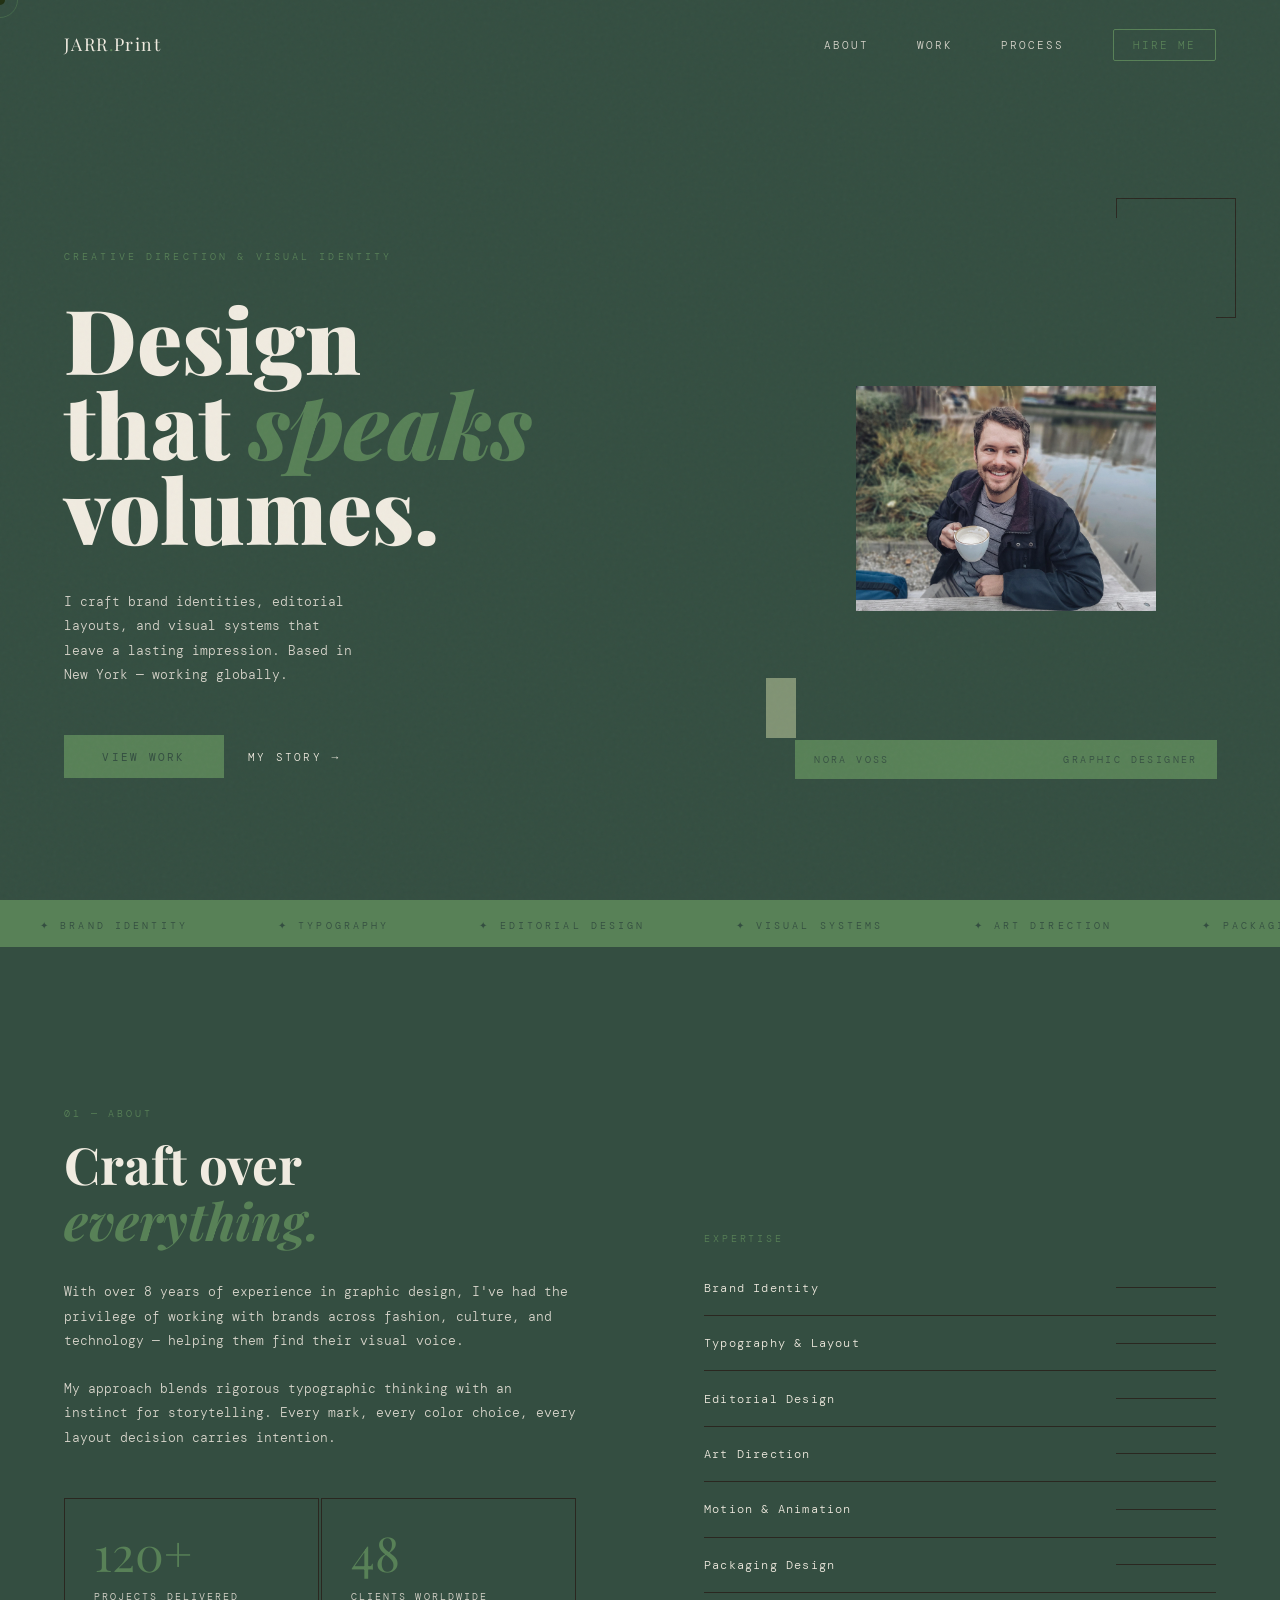
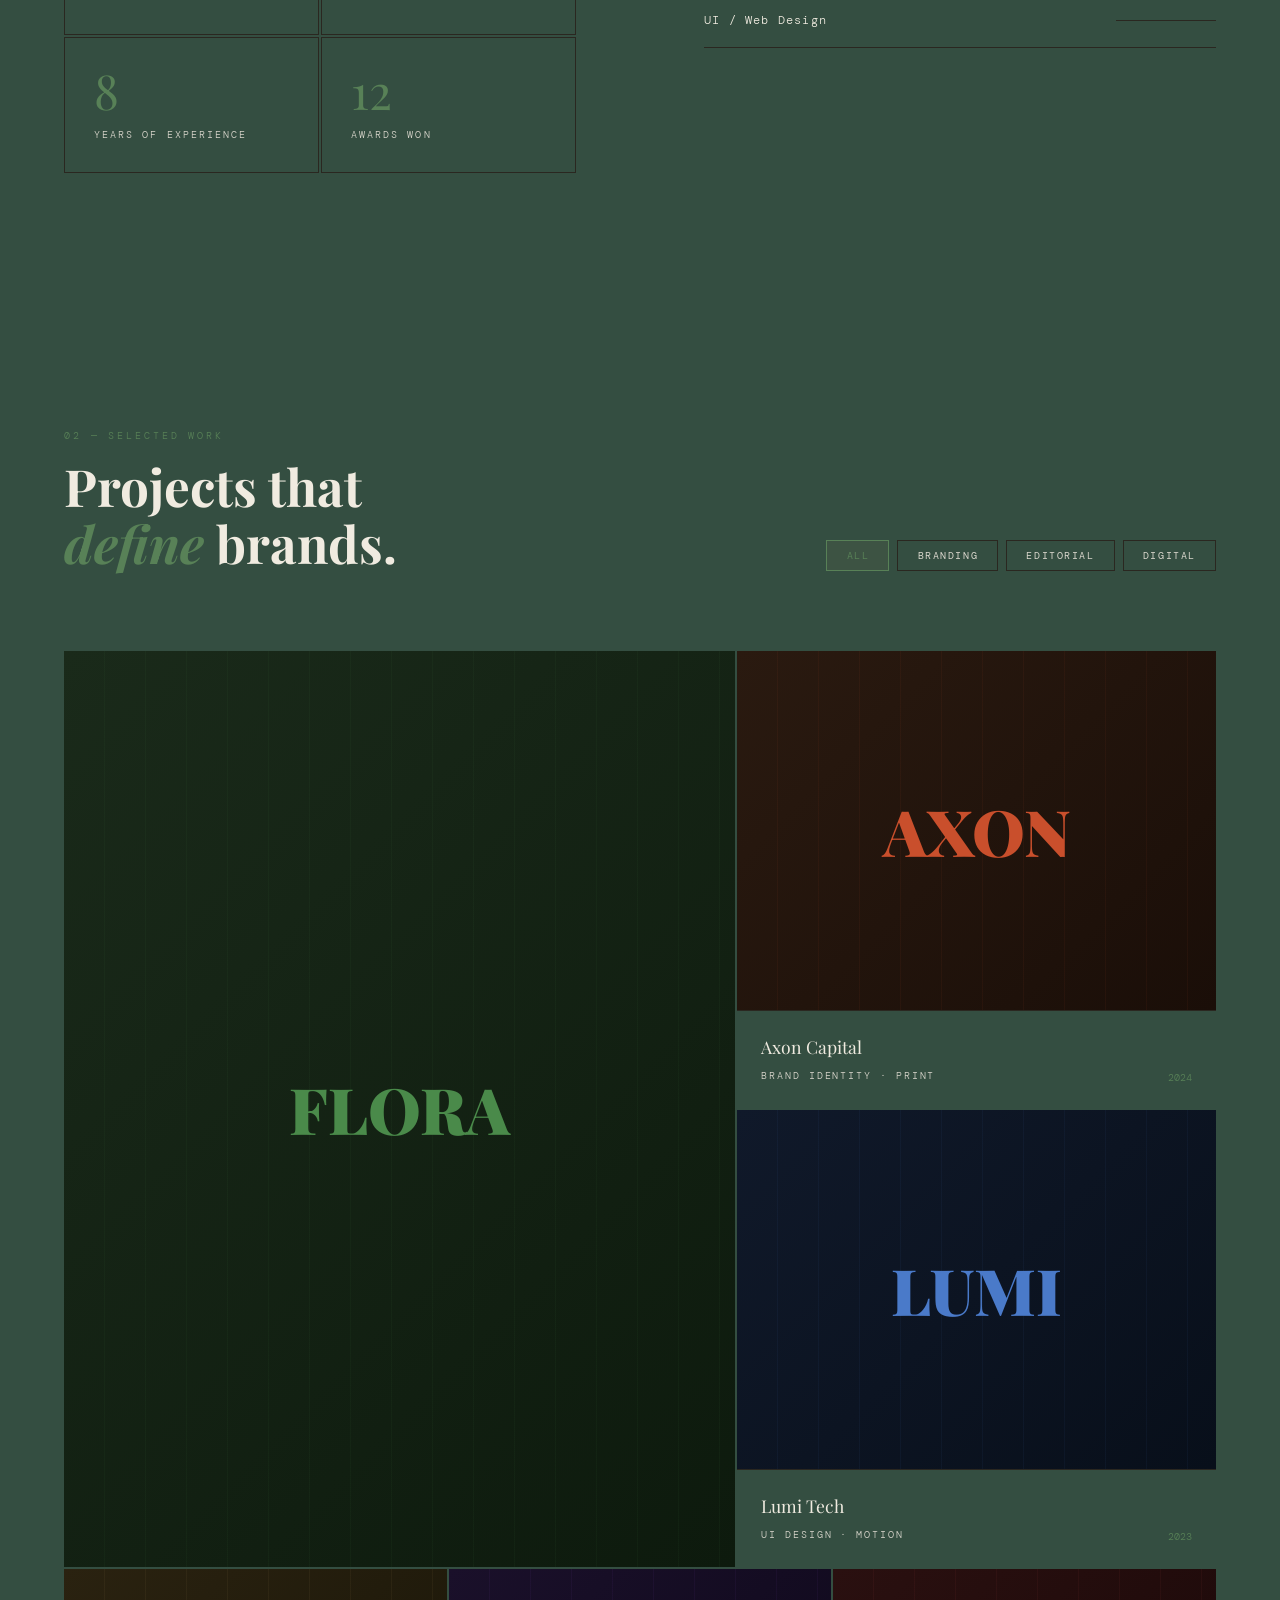
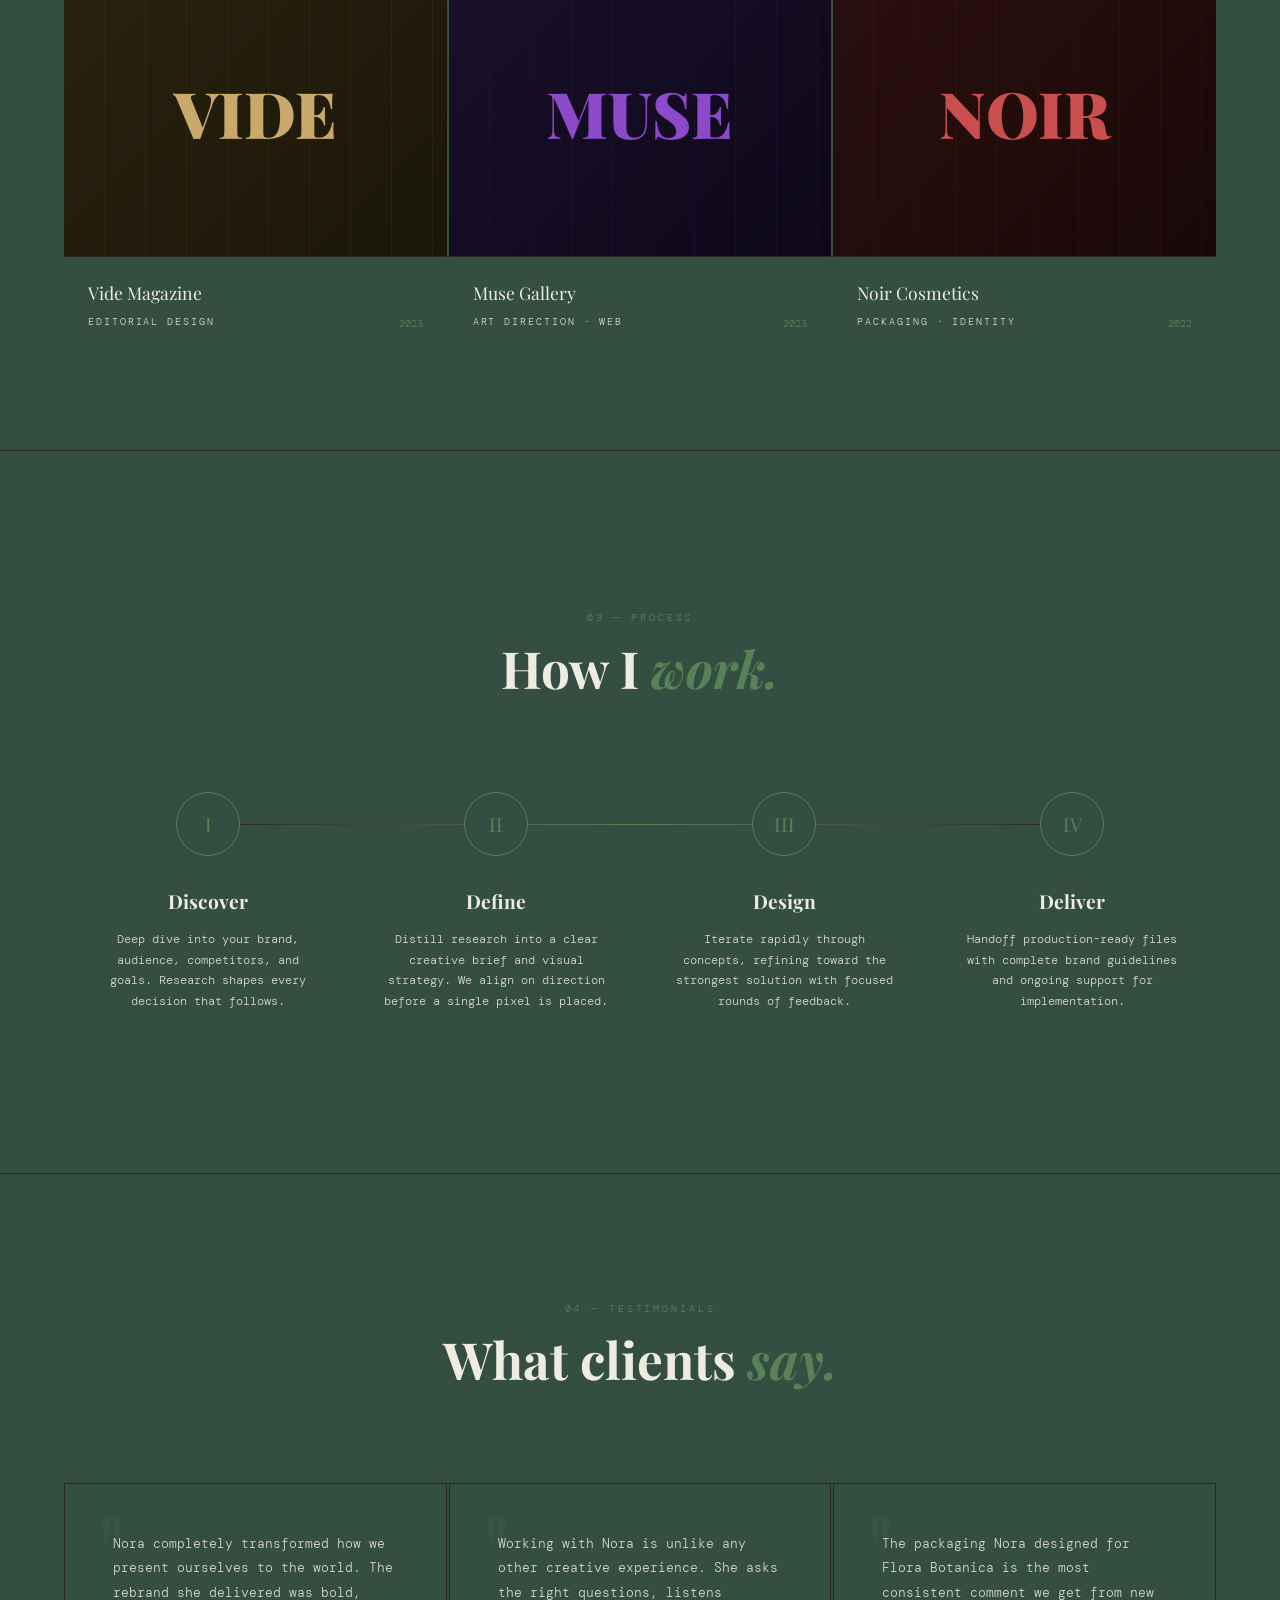
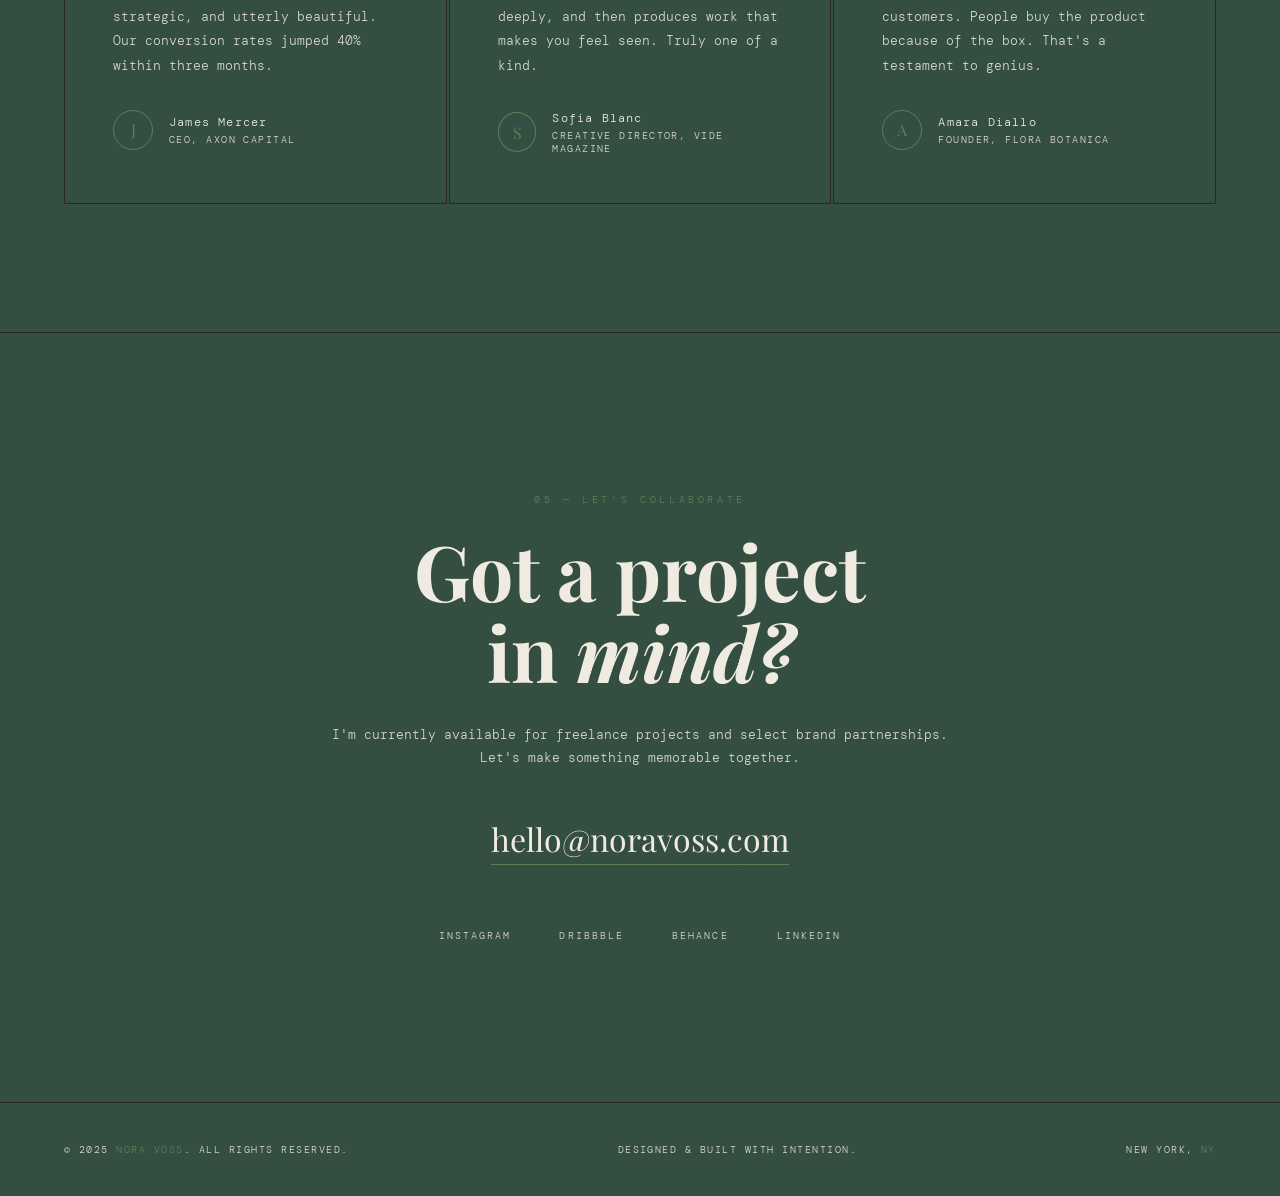
==== commit 9fc5fe99: "Update my name logo" ====
--- a/index.html
+++ b/index.html
@@ -3,7 +3,7 @@
 <head>
 <meta charset="UTF-8">
 <meta name="viewport" content="width=device-width, initial-scale=1.0">
-<title>NORA VOSS — Graphic Designer</title>
+<title>Amina ait nacer — Graphic Designer</title>
 <link href="https://fonts.googleapis.com/css2?family=Playfair+Display:ital,wght@0,400;0,900;1,400&family=DM+Mono:wght@300;400&display=swap" rel="stylesheet">
 <link rel="stylesheet" href="css/style.css">
 </head>
@@ -15,7 +15,7 @@
 
 <!-- NAV -->
 <nav id="navbar">
-  <a href="#" class="nav-logo">NORA<span>.</span>VOSS</a>
+  <a href="#" class="nav-logo">JARR<span>.</span>Print</a>
   <ul class="nav-links">
     <li><a href="#about">About</a></li>
     <li><a href="#work">Work</a></li>
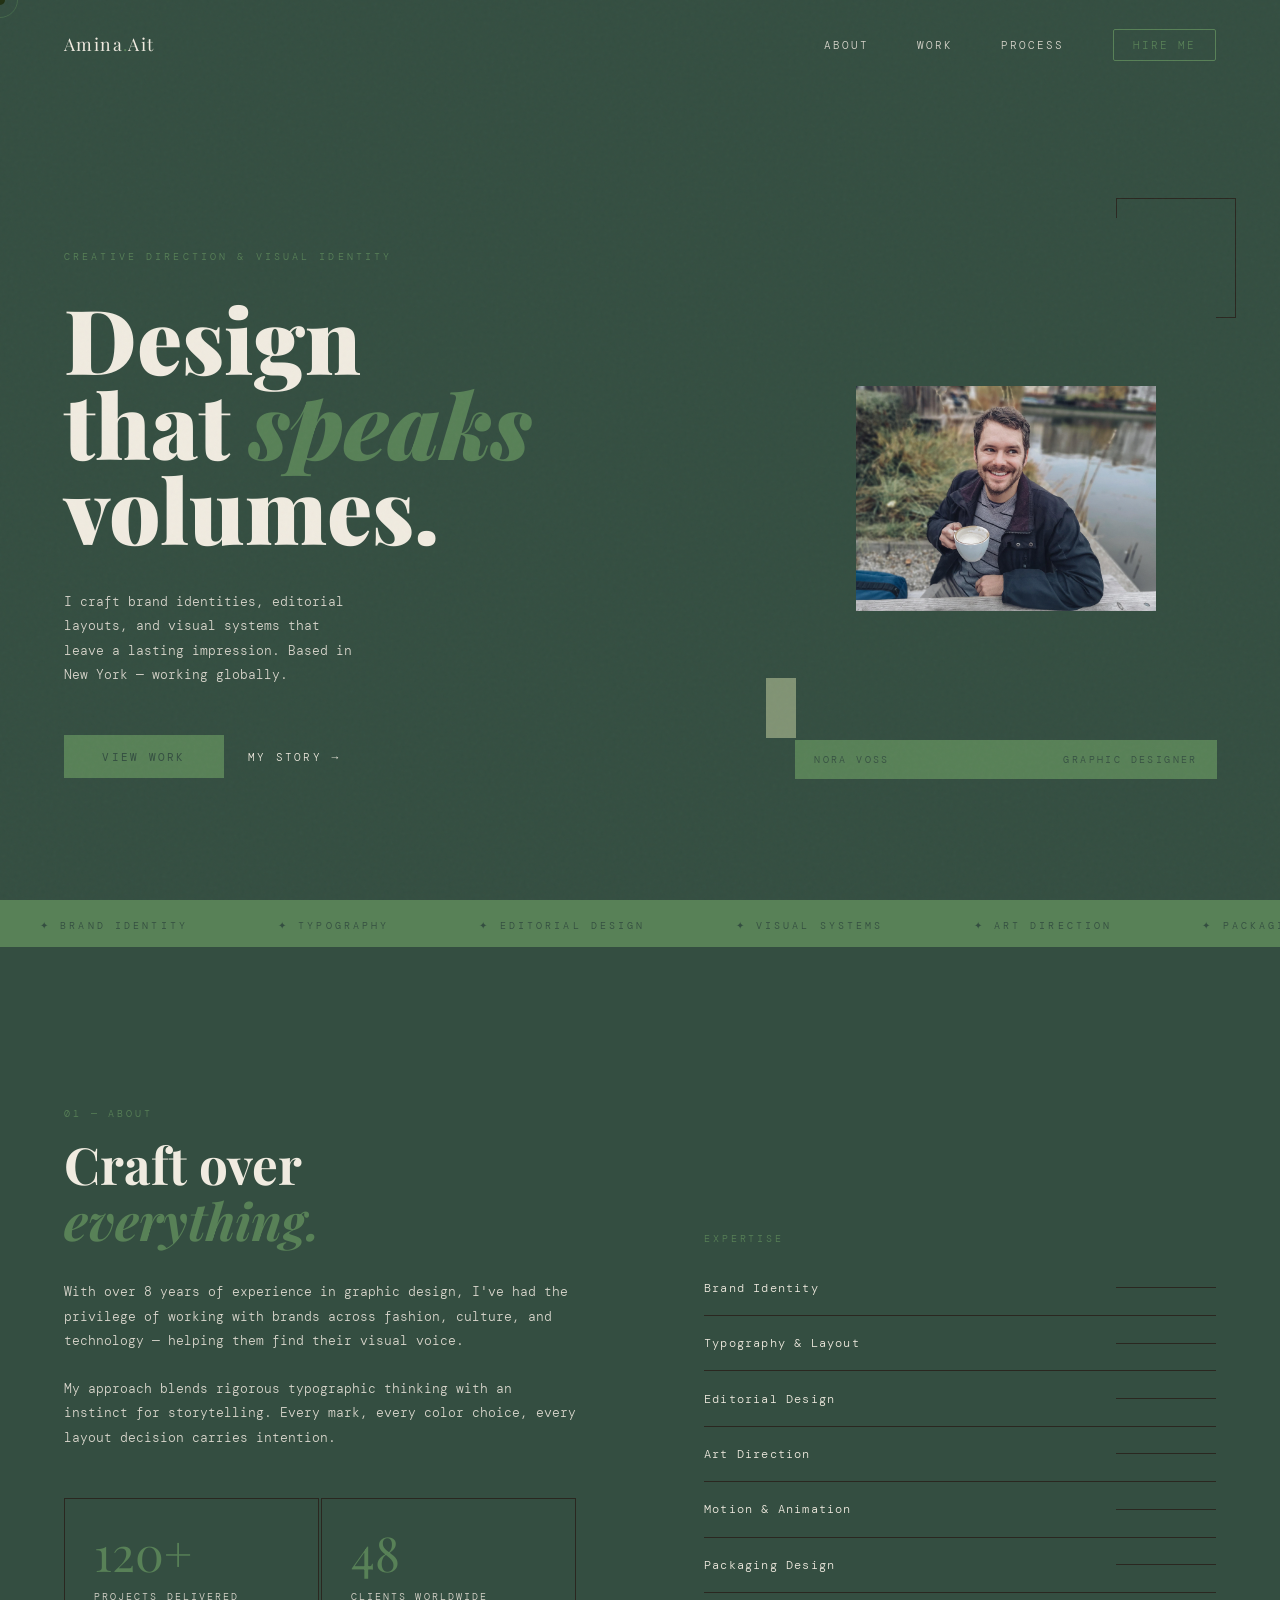
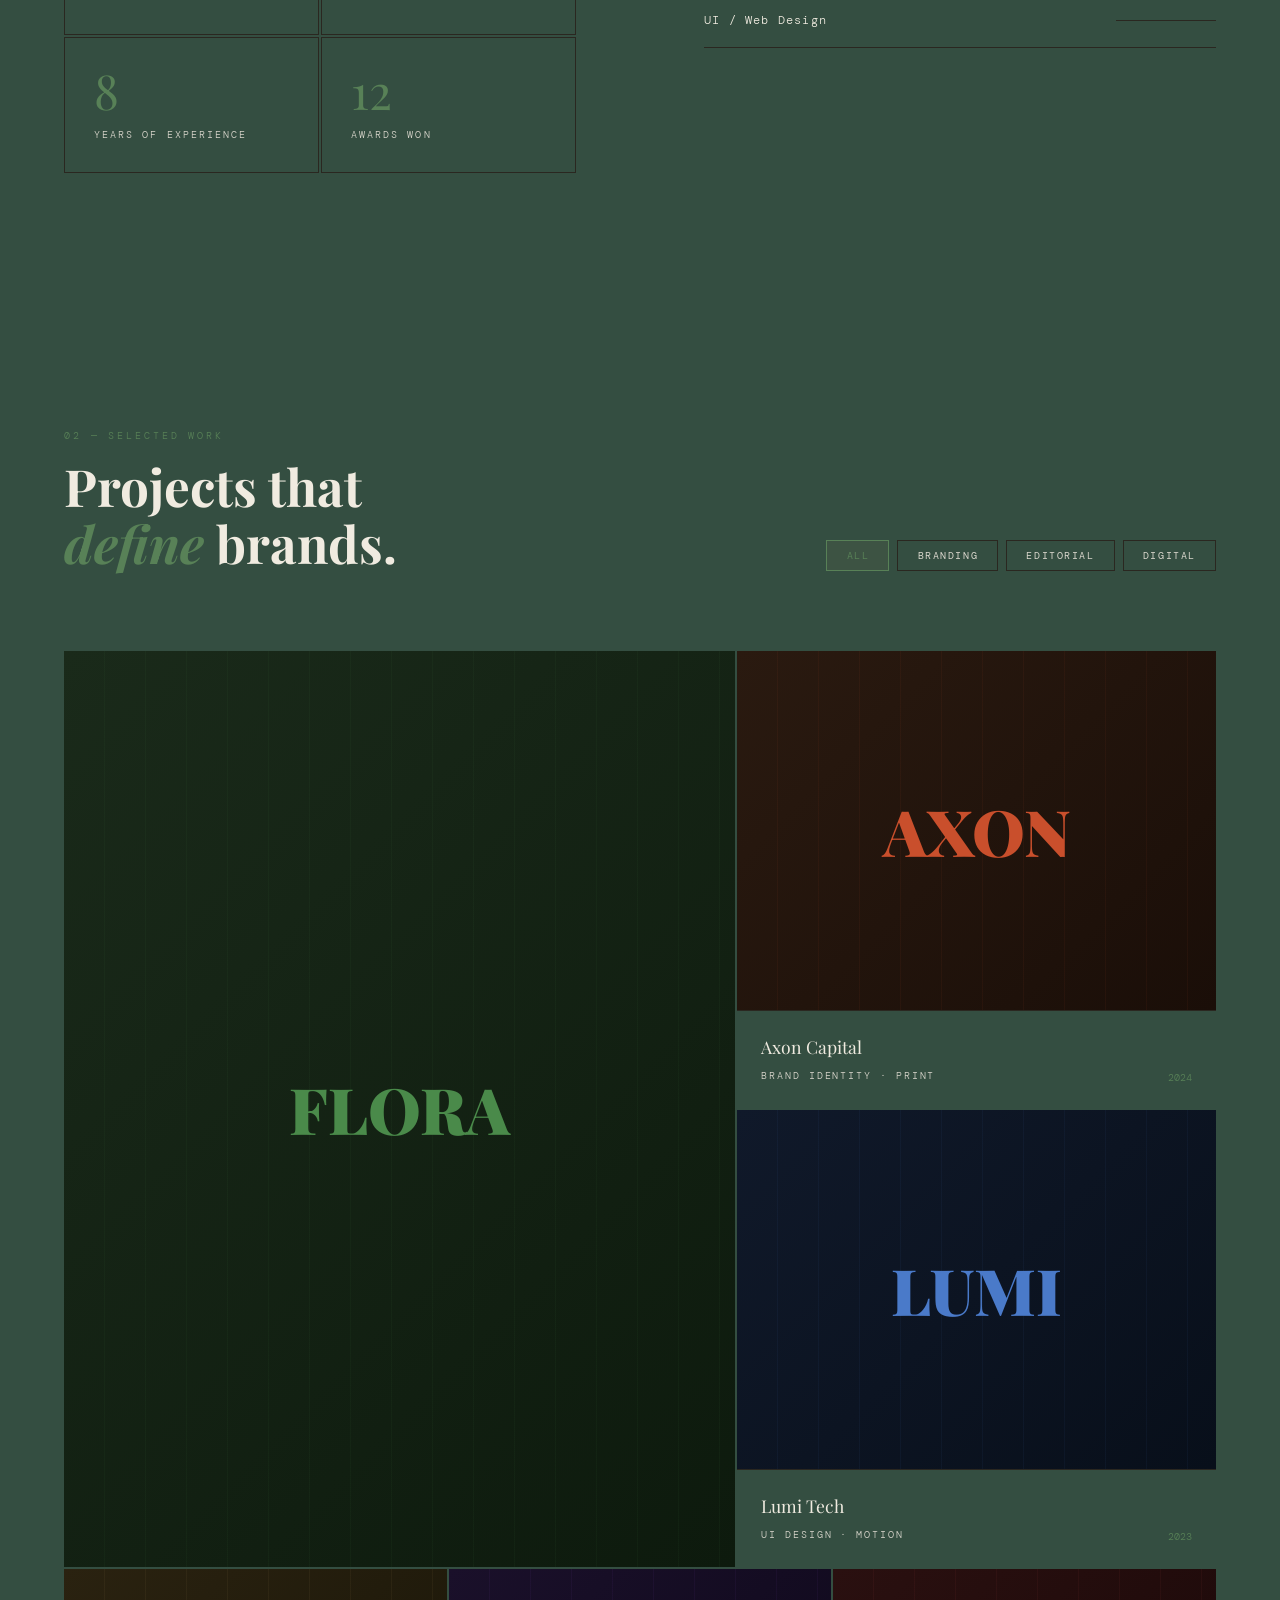
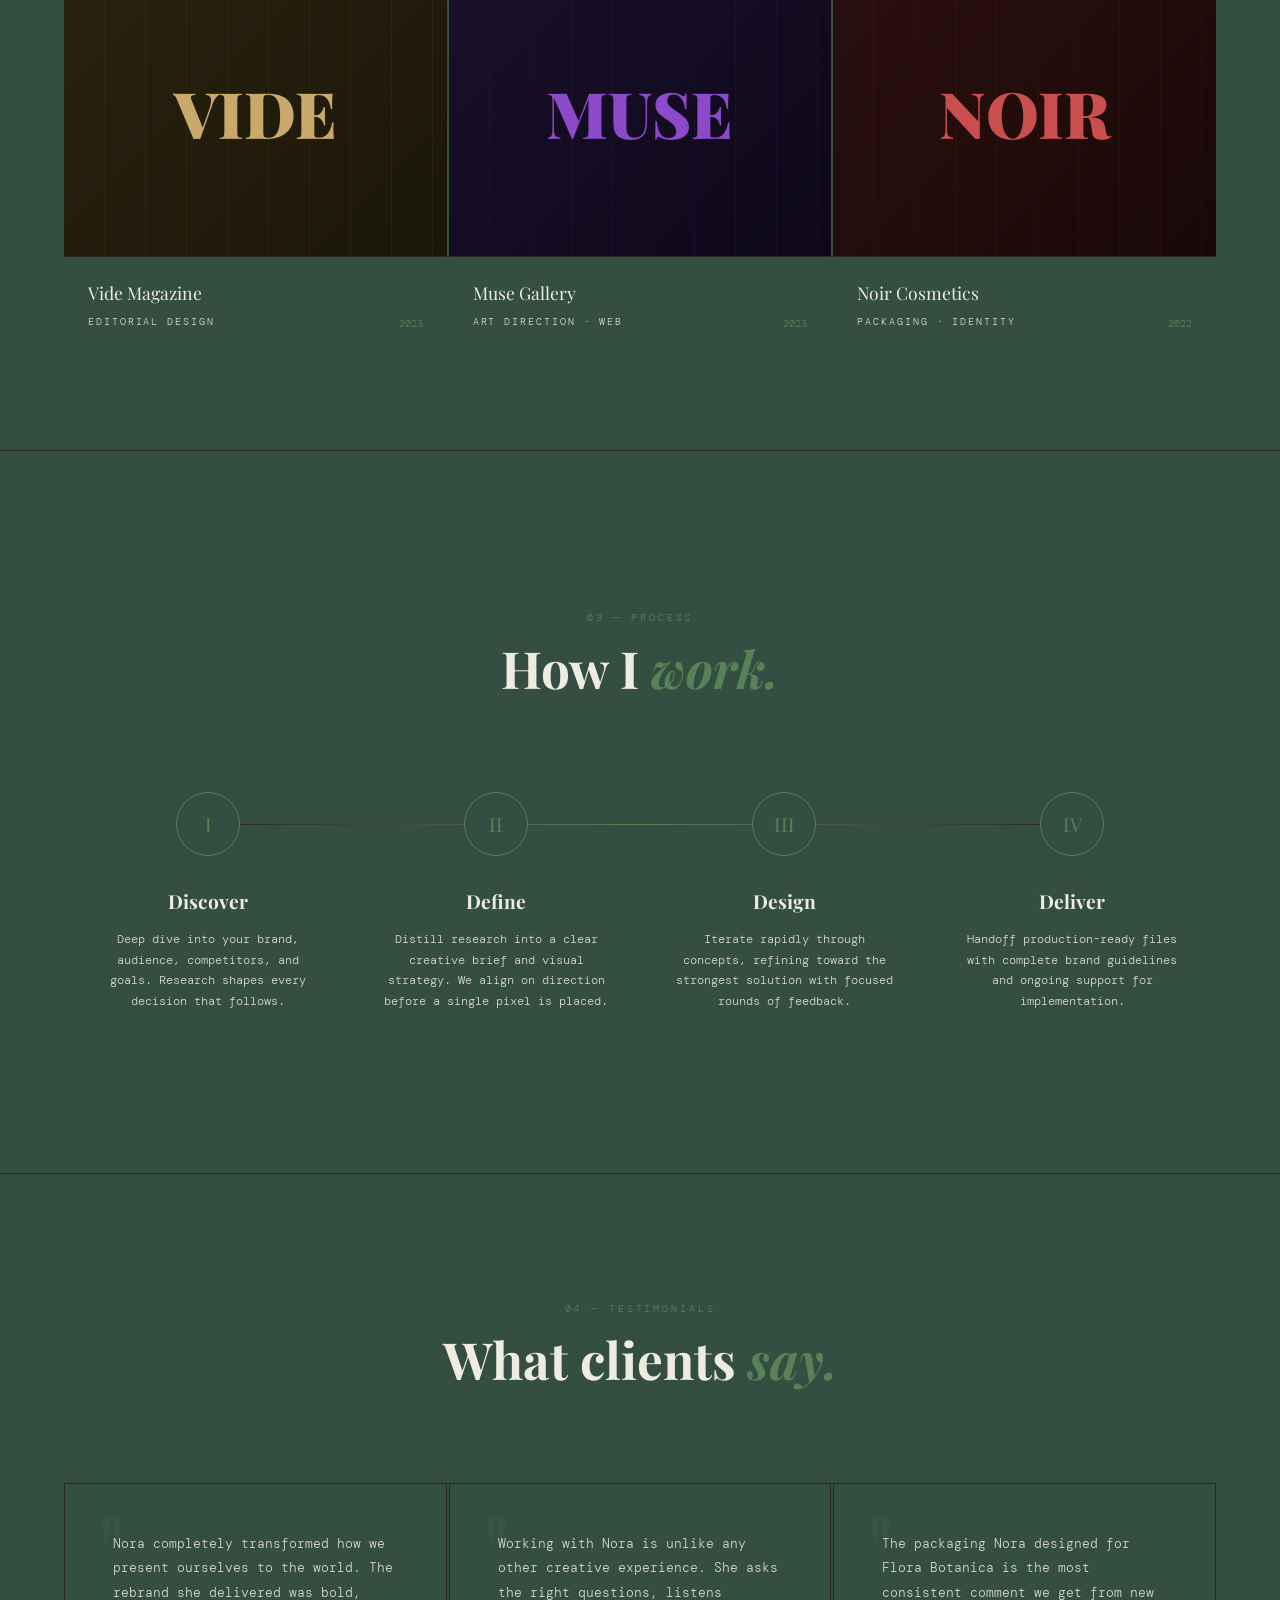
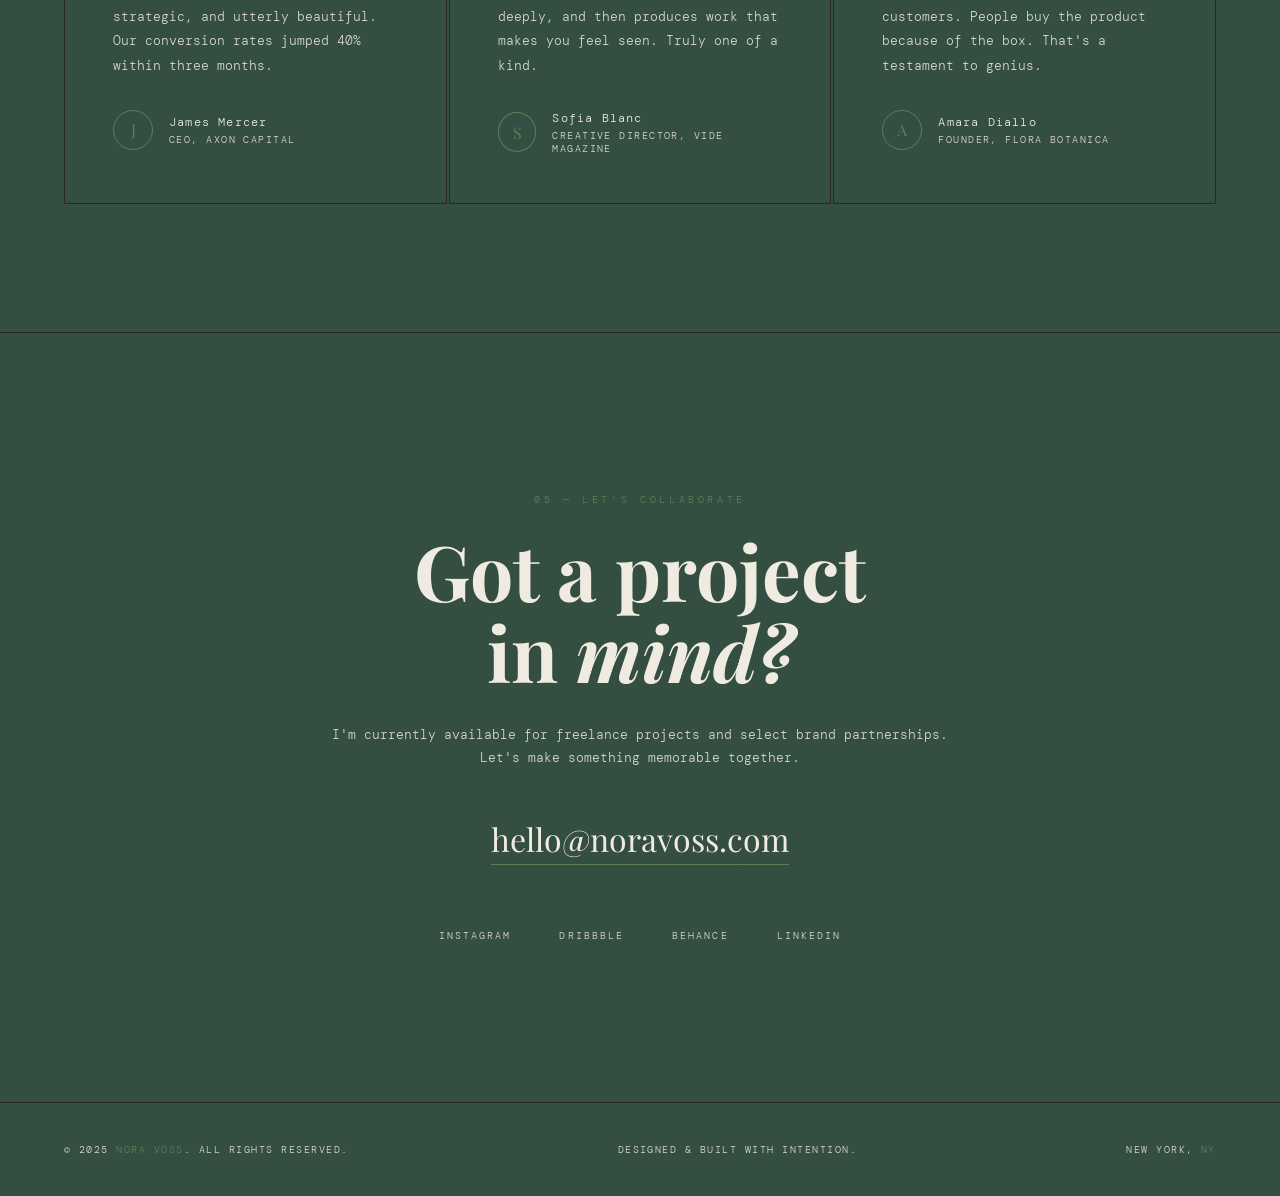
==== commit f02a384f: "Update my bio second" ====
--- a/index.html
+++ b/index.html
@@ -3,7 +3,16 @@
 <head>
 <meta charset="UTF-8">
 <meta name="viewport" content="width=device-width, initial-scale=1.0">
-<title>Amina ait nacer — Graphic Designer</title>
+<title>Amina | Full Stack Developer & Technical Consultant</title>
+<meta name="title" content="Amina | Full Stack Developer & Technical Consultant">
+<meta name="description" content="Portfolio of a Full Stack Developer specializing in .NET, SQL Server, and creative front-end development.">
+
+<!-- Open Graph / Facebook / LinkedIn -->
+<meta property="og:type" content="website">
+<meta property="og:url" content="https://aitnacer-amina.github.io/my-portfolio/">
+<meta property="og:title" content="Amina | Full Stack Developer">
+<meta property="og:description" content="Check out my latest web development projects and technical consulting services.">
+<meta property="og:image" content="assets/portfolio-preview.png">
 <link href="https://fonts.googleapis.com/css2?family=Playfair+Display:ital,wght@0,400;0,900;1,400&family=DM+Mono:wght@300;400&display=swap" rel="stylesheet">
 <link rel="stylesheet" href="css/style.css">
 </head>
@@ -15,7 +24,7 @@
 
 <!-- NAV -->
 <nav id="navbar">
-  <a href="#" class="nav-logo">JARR<span>.</span>Print</a>
+  <a href="#" class="nav-logo">Amina<span>.</span>Ait</a>
   <ul class="nav-links">
     <li><a href="#about">About</a></li>
     <li><a href="#work">Work</a></li>
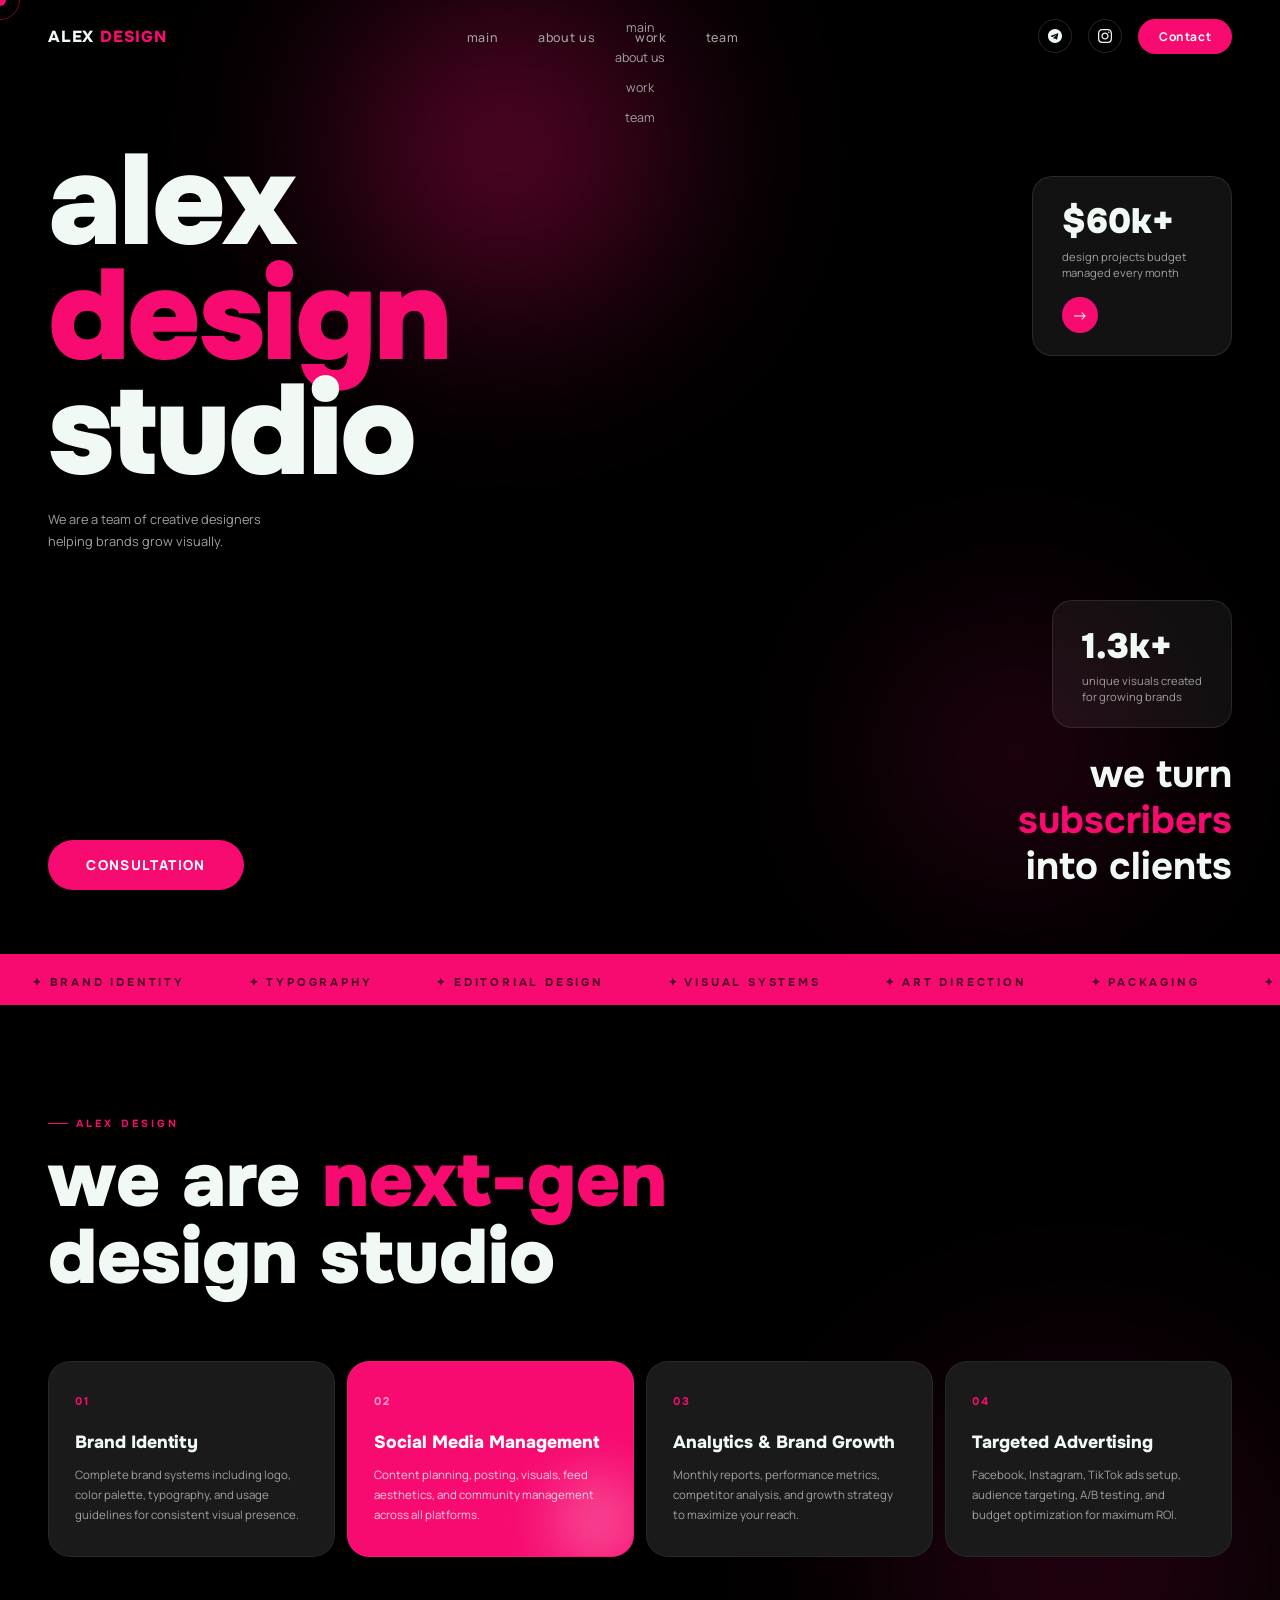
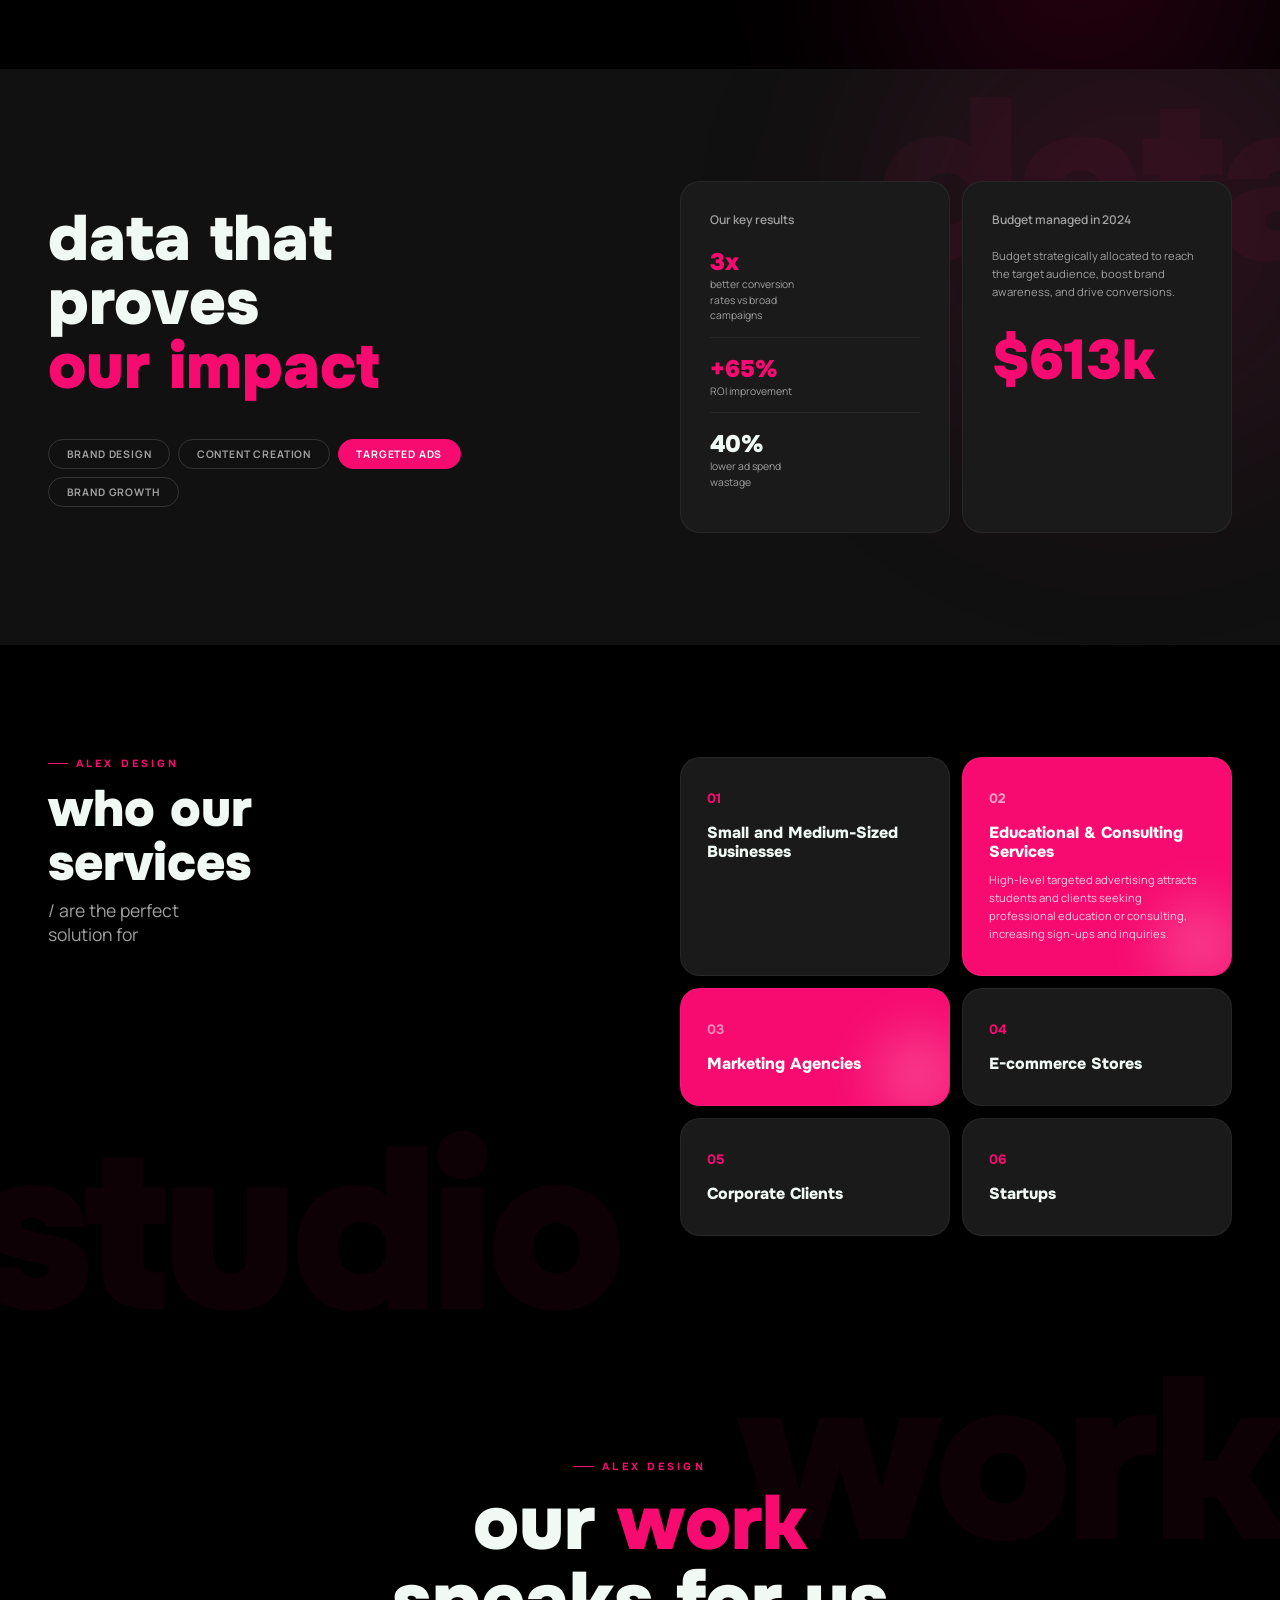
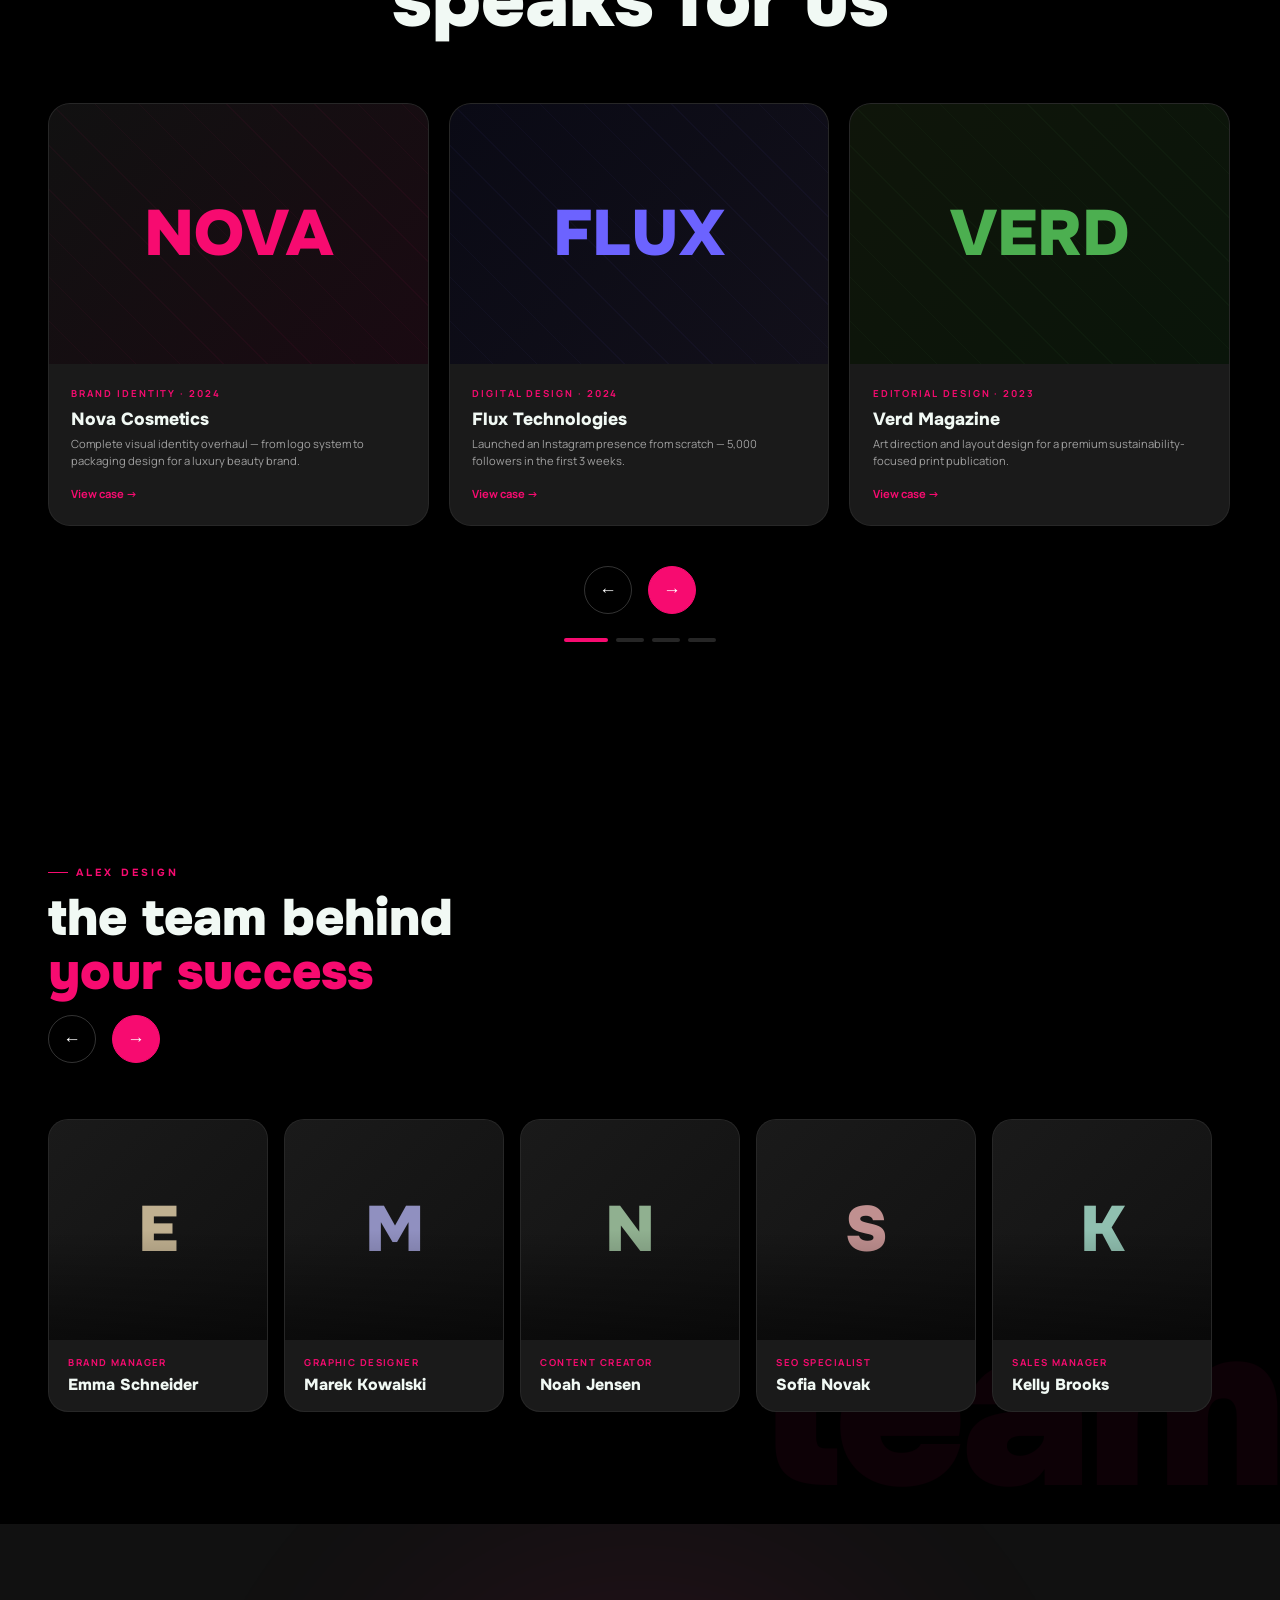
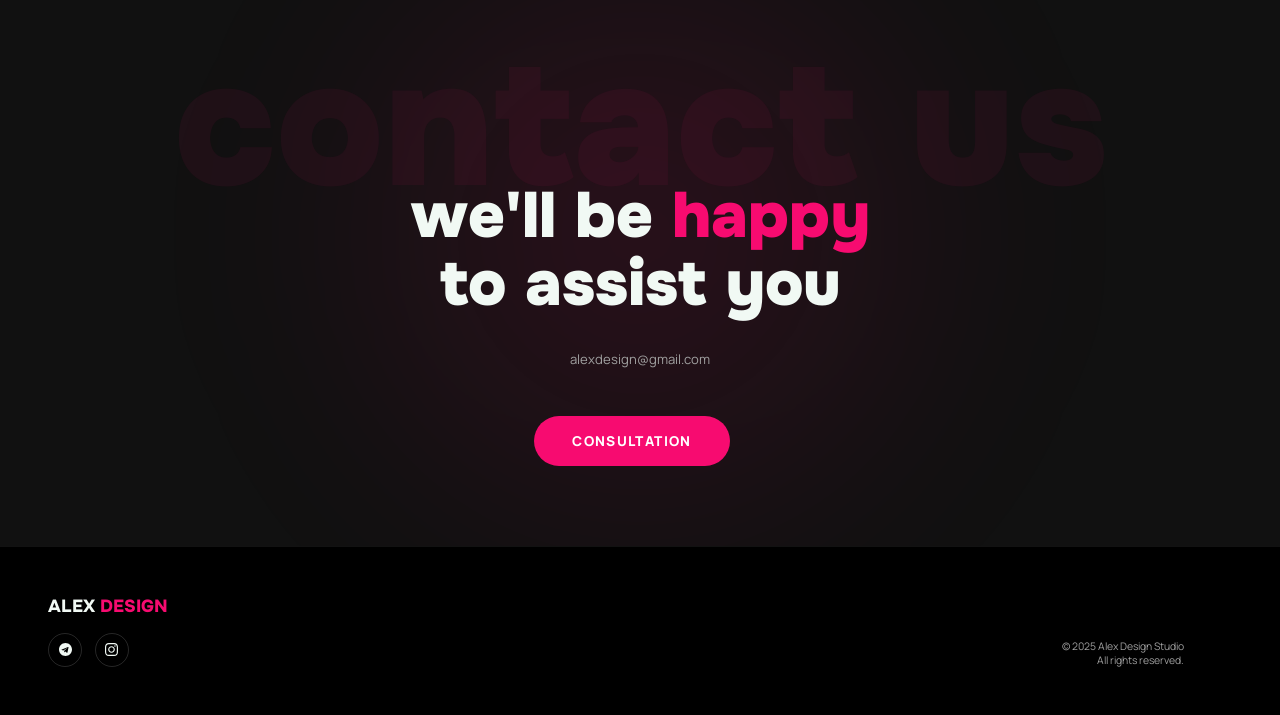
==== commit b3646eb8: "Update my second protfolio" ====
--- a/index.html
+++ b/index.html
@@ -3,322 +3,717 @@
 <head>
 <meta charset="UTF-8">
 <meta name="viewport" content="width=device-width, initial-scale=1.0">
-<title>Amina | Full Stack Developer & Technical Consultant</title>
-<meta name="title" content="Amina | Full Stack Developer & Technical Consultant">
-<meta name="description" content="Portfolio of a Full Stack Developer specializing in .NET, SQL Server, and creative front-end development.">
-
-<!-- Open Graph / Facebook / LinkedIn -->
-<meta property="og:type" content="website">
-<meta property="og:url" content="https://aitnacer-amina.github.io/my-portfolio/">
-<meta property="og:title" content="Amina | Full Stack Developer">
-<meta property="og:description" content="Check out my latest web development projects and technical consulting services.">
-<meta property="og:image" content="assets/portfolio-preview.png">
-<link href="https://fonts.googleapis.com/css2?family=Playfair+Display:ital,wght@0,400;0,900;1,400&family=DM+Mono:wght@300;400&display=swap" rel="stylesheet">
-<link rel="stylesheet" href="css/style.css">
+<title>ALEX DESIGNER — Graphic Designer</title>
+<link href="https://fonts.googleapis.com/css2?family=Onest:wght@300;400;500;700;800;900&family=Manrope:wght@300;400;500;600;700;800&display=swap" rel="stylesheet">
+<style>
+:root {
+  --black: #000000;
+  --pink: #F70B70;
+  --pink-light: #ff3d8f;
+  --pink-dark: #c4005a;
+  --white: #F1F9F4;
+  --gray: #a0a0a0;
+  --surface: #111111;
+  --card: #1a1a1a;
+  --border: rgba(247,11,112,0.15);
+}
+
+*, *::before, *::after { margin: 0; padding: 0; box-sizing: border-box; }
+html { scroll-behavior: smooth; }
+
+body {
+  background: var(--black);
+  color: var(--white);
+  font-family: 'Manrope', sans-serif;
+  overflow-x: hidden;
+  cursor: none;
+}
+
+/* ── CURSOR ── */
+#cur { position: fixed; width: 12px; height: 12px; background: var(--pink); border-radius: 50%; pointer-events: none; z-index: 9999; transform: translate(-50%,-50%); transition: width .25s, height .25s; mix-blend-mode: normal; }
+#cur-ring { position: fixed; width: 40px; height: 40px; border: 1.5px solid var(--pink); border-radius: 50%; pointer-events: none; z-index: 9998; transform: translate(-50%,-50%); transition: transform .15s ease, width .3s, height .3s; opacity: 0.5; }
+a:hover ~ #cur, button:hover ~ #cur { width: 20px; height: 20px; }
+
+/* ── NAV ── */
+nav {
+  position: fixed; top: 0; left: 0; right: 0; z-index: 500;
+  display: flex; align-items: center; justify-content: space-between;
+  padding: 1.2rem 3rem;
+  transition: background .4s, backdrop-filter .4s;
+}
+nav.scrolled { background: rgba(0,0,0,0.88); backdrop-filter: blur(14px); border-bottom: 1px solid var(--border); }
+.nav-logo { font-family: 'Onest', sans-serif; font-weight: 800; font-size: 1rem; letter-spacing: 0.05em; }
+.nav-logo span { color: var(--pink); }
+.nav-links { display: flex; gap: 2.5rem; list-style: none; }
+.nav-links a { color: var(--gray); font-size: 0.78rem; text-decoration: none; font-weight: 500; transition: color .3s; letter-spacing: 0.05em; }
+.nav-links a:hover { color: var(--white); }
+.nav-icons { display: flex; align-items: center; gap: 1rem; }
+.nav-icon { width: 34px; height: 34px; border-radius: 50%; border: 1px solid rgba(255,255,255,0.15); display: flex; align-items: center; justify-content: center; color: var(--white); font-size: 0.75rem; text-decoration: none; transition: border-color .3s; }
+.nav-icon:hover { border-color: var(--pink); }
+.btn-nav { background: var(--pink); color: white; border: none; padding: 0.55rem 1.3rem; border-radius: 50px; font-family: 'Manrope', sans-serif; font-weight: 700; font-size: 0.75rem; cursor: none; letter-spacing: 0.05em; transition: background .3s, transform .3s; }
+.btn-nav:hover { background: var(--pink-light); transform: scale(1.04); }
+
+/* ── GLOW BLOBS ── */
+.blob {
+  position: absolute; border-radius: 50%; filter: blur(80px); pointer-events: none; z-index: 0;
+}
+
+/* ── HERO ── */
+#hero {
+  min-height: 100vh; position: relative; overflow: hidden;
+  display: flex; flex-direction: column; justify-content: center;
+  padding: 9rem 3rem 4rem;
+}
+.blob-hero-1 { width: 500px; height: 500px; background: radial-gradient(circle, rgba(247,11,112,0.45) 0%, transparent 70%); top: -100px; left: 20%; }
+.blob-hero-2 { width: 400px; height: 400px; background: radial-gradient(circle, rgba(247,11,112,0.2) 0%, transparent 70%); bottom: 0; right: 5%; }
+
+.hero-inner { position: relative; z-index: 1; }
+.hero-top { display: flex; align-items: flex-start; gap: 3rem; }
+.hero-title-block { flex: 1; }
+.hero-title {
+  font-family: 'Onest', sans-serif;
+  font-size: clamp(4.5rem, 10vw, 9.5rem);
+  font-weight: 900; line-height: 0.9;
+  letter-spacing: -0.02em;
+  opacity: 0; animation: fadeUp .9s .2s forwards;
+}
+.hero-title .pink { color: var(--pink); }
+.hero-title .outline {
+  -webkit-text-stroke: 2px var(--white);
+  color: transparent;
+}
+
+.stat-card {
+  background: rgba(255,255,255,0.07);
+  backdrop-filter: blur(16px);
+  border: 1px solid rgba(255,255,255,0.1);
+  border-radius: 20px;
+  padding: 1.4rem 1.8rem;
+  min-width: 200px;
+  opacity: 0; animation: fadeDown .9s .5s forwards;
+}
+.stat-card .stat-num { font-family: 'Onest', sans-serif; font-size: 2.2rem; font-weight: 900; display: block; margin-bottom: 0.3rem; }
+.stat-card .stat-label { font-size: 0.7rem; color: var(--gray); line-height: 1.4; }
+.stat-card .stat-arrow {
+  width: 36px; height: 36px; background: var(--pink); border-radius: 50%;
+  display: flex; align-items: center; justify-content: center;
+  margin-top: 1rem; font-size: 1rem; cursor: none;
+}
+
+.hero-bottom { display: flex; justify-content: space-between; align-items: flex-end; margin-top: 3rem; opacity: 0; animation: fadeUp .9s .7s forwards; }
+.hero-sub { font-size: 0.82rem; color: var(--gray); max-width: 28ch; line-height: 1.7; }
+.hero-cta-wrap { display: flex; flex-direction: column; align-items: flex-end; gap: 1.5rem; }
+.btn-pink {
+  background: var(--pink); color: white; border: none;
+  padding: 1rem 2.4rem; border-radius: 50px;
+  font-family: 'Manrope', sans-serif; font-weight: 800;
+  font-size: 0.85rem; letter-spacing: 0.1em; text-transform: uppercase;
+  cursor: none; text-decoration: none; display: inline-block;
+  transition: transform .3s, box-shadow .3s;
+}
+.btn-pink:hover { transform: translateY(-3px); box-shadow: 0 16px 40px rgba(247,11,112,0.4); }
+.hero-tagline { font-family: 'Onest', sans-serif; font-size: clamp(1.6rem, 3vw, 2.4rem); font-weight: 700; text-align: right; line-height: 1.2; }
+.hero-tagline .pink { color: var(--pink); }
+
+.stat-card-2 {
+  position: absolute; right: 3rem; top: 50%; transform: translateY(-50%);
+  opacity: 0; animation: fadeLeft .9s .6s forwards;
+}
+
+/* ── SECTION LABEL ── */
+.sec-label { font-family: 'Onest', sans-serif; font-size: 0.65rem; font-weight: 700; letter-spacing: 0.3em; text-transform: uppercase; color: var(--pink); margin-bottom: 0.8rem; display: flex; align-items: center; gap: 0.5rem; }
+.sec-label::before { content: ''; display: block; width: 20px; height: 1px; background: var(--pink); }
+
+/* ── ABOUT / NEXT-GEN ── */
+#about {
+  padding: 7rem 3rem;
+  position: relative; overflow: hidden;
+}
+.blob-about { width: 600px; height: 600px; background: radial-gradient(circle, rgba(247,11,112,0.18) 0%, transparent 70%); bottom: -200px; right: -100px; }
+.about-headline {
+  font-family: 'Onest', sans-serif;
+  font-size: clamp(2.8rem, 6vw, 5.5rem);
+  font-weight: 900; line-height: 1;
+  margin-bottom: 4rem; position: relative; z-index: 1;
+}
+.about-headline .pink { color: var(--pink); }
+
+.services-grid {
+  display: grid; grid-template-columns: repeat(4, 1fr);
+  gap: 12px; position: relative; z-index: 1;
+}
+.srv-card {
+  background: var(--card); border-radius: 22px; padding: 2rem 1.6rem;
+  border: 1px solid rgba(255,255,255,0.06);
+  transition: border-color .3s, transform .3s;
+  position: relative; overflow: hidden;
+}
+.srv-card:nth-child(2) { background: var(--pink); }
+.srv-card:nth-child(2) .srv-title, .srv-card:nth-child(2) .srv-desc { color: white; }
+.srv-card:hover { border-color: var(--pink); transform: translateY(-4px); }
+.srv-card:nth-child(2):hover { transform: translateY(-4px) scale(1.02); }
+.srv-num { font-family: 'Onest', sans-serif; font-size: 0.7rem; font-weight: 700; color: var(--pink); margin-bottom: 1.5rem; letter-spacing: 0.2em; }
+.srv-card:nth-child(2) .srv-num { color: rgba(255,255,255,0.6); }
+.srv-title { font-family: 'Onest', sans-serif; font-size: 1.1rem; font-weight: 800; margin-bottom: 0.8rem; line-height: 1.2; }
+.srv-desc { font-size: 0.72rem; color: var(--gray); line-height: 1.7; }
+.srv-card:nth-child(2) .srv-desc { color: rgba(255,255,255,0.8); }
+.srv-blob-pink { width: 150px; height: 150px; background: radial-gradient(circle, rgba(255,255,255,0.3) 0%, transparent 70%); position: absolute; bottom: -40px; right: -40px; border-radius: 50%; filter: blur(20px); }
+
+/* ── IMPACT / STATS ── */
+#impact {
+  padding: 7rem 3rem; background: var(--surface);
+  position: relative; overflow: hidden;
+}
+.blob-impact { width: 700px; height: 700px; background: radial-gradient(circle, rgba(247,11,112,0.15) 0%, transparent 70%); top: -200px; right: -200px; }
+
+.impact-layout { display: grid; grid-template-columns: 1fr 1fr; gap: 5rem; align-items: center; position: relative; z-index: 1; }
+.impact-title {
+  font-family: 'Onest', sans-serif;
+  font-size: clamp(2.8rem, 5vw, 5rem); font-weight: 900; line-height: 1;
+}
+.impact-title .pink { color: var(--pink); }
+.impact-tags { display: flex; flex-wrap: wrap; gap: 0.5rem; margin-top: 2.5rem; }
+.tag {
+  padding: 0.45rem 1.1rem; border-radius: 50px; font-size: 0.65rem;
+  font-weight: 700; letter-spacing: 0.08em; text-transform: uppercase; cursor: none;
+  border: 1px solid rgba(255,255,255,0.15); color: var(--gray); background: none;
+  font-family: 'Manrope', sans-serif; transition: all .3s;
+}
+.tag.active { background: var(--pink); border-color: var(--pink); color: white; }
+.tag:hover { border-color: var(--pink); color: var(--pink); }
+
+.impact-cards { display: grid; grid-template-columns: 1fr 1fr; gap: 12px; }
+.imp-card {
+  background: var(--card); border-radius: 20px; padding: 1.8rem;
+  border: 1px solid rgba(255,255,255,0.06);
+}
+.imp-card-title { font-size: 0.75rem; font-weight: 600; color: var(--gray); margin-bottom: 1.2rem; }
+.imp-metric { font-family: 'Onest', sans-serif; font-size: 2.6rem; font-weight: 900; line-height: 1; }
+.imp-metric .pink { color: var(--pink); }
+.imp-metric-label { font-size: 0.65rem; color: var(--gray); margin-top: 0.3rem; }
+.imp-metrics-row { display: flex; flex-direction: column; gap: 1rem; }
+.imp-row-item { display: flex; justify-content: space-between; align-items: center; padding-bottom: 0.8rem; border-bottom: 1px solid rgba(255,255,255,0.06); }
+.imp-row-item:last-child { border: none; }
+.imp-row-val { font-family: 'Onest', sans-serif; font-size: 1.5rem; font-weight: 900; }
+.imp-row-val .pink { color: var(--pink); }
+.imp-row-desc { font-size: 0.65rem; color: var(--gray); max-width: 18ch; line-height: 1.5; }
+.imp-big { font-family: 'Onest', sans-serif; font-size: 3.5rem; font-weight: 900; }
+.imp-big .pink { color: var(--pink); }
+
+/* ── WATERMARK BACKGROUND TEXT ── */
+.wm {
+  position: absolute; font-family: 'Onest', sans-serif;
+  font-weight: 900; font-size: clamp(6rem, 18vw, 20rem);
+  color: rgba(247,11,112,0.05); line-height: 1; white-space: nowrap;
+  pointer-events: none; user-select: none; z-index: 0;
+  letter-spacing: -0.03em;
+}
+
+/* ── SERVICES FOR ── */
+#services-for {
+  padding: 7rem 3rem; position: relative; overflow: hidden;
+}
+.sf-layout { display: grid; grid-template-columns: 1fr 1fr; gap: 5rem; position: relative; z-index: 1; }
+.sf-title { font-family: 'Onest', sans-serif; font-size: clamp(2.4rem, 4vw, 4rem); font-weight: 900; line-height: 1.05; }
+.sf-sub { font-size: 1.1rem; color: var(--gray); margin-top: 0.5rem; }
+.sf-grid { display: grid; grid-template-columns: 1fr 1fr; gap: 12px; }
+.sf-item {
+  background: var(--card); border-radius: 20px; padding: 2rem 1.6rem;
+  border: 1px solid rgba(255,255,255,0.06); transition: all .3s;
+  position: relative; overflow: hidden;
+}
+.sf-item:hover { border-color: var(--pink); }
+.sf-item.highlight { background: var(--pink); }
+.sf-item.highlight .sf-item-num, .sf-item.highlight .sf-item-title { color: white; }
+.sf-item-num { font-family: 'Onest', sans-serif; font-size: 0.85rem; font-weight: 700; color: var(--pink); margin-bottom: 1rem; }
+.sf-item.highlight .sf-item-num { color: rgba(255,255,255,0.6); }
+.sf-item-title { font-family: 'Onest', sans-serif; font-size: 1rem; font-weight: 800; line-height: 1.2; }
+.sf-item-desc { font-size: 0.7rem; color: var(--gray); margin-top: 0.6rem; line-height: 1.6; }
+.sf-item.highlight .sf-item-desc { color: rgba(255,255,255,0.8); }
+.sf-blob { width: 140px; height: 140px; background: radial-gradient(circle, rgba(255,255,255,0.25) 0%, transparent 70%); position: absolute; bottom: -40px; right: -40px; border-radius: 50%; filter: blur(20px); }
+
+/* ── WORK / CASES ── */
+#work {
+  padding: 7rem 3rem; position: relative; overflow: hidden;
+}
+.work-head { text-align: center; margin-bottom: 4rem; position: relative; z-index: 1; }
+.work-title { font-family: 'Onest', sans-serif; font-size: clamp(2.8rem, 6vw, 5.5rem); font-weight: 900; line-height: 1; }
+.work-title .pink { color: var(--pink); }
+
+.cases-slider { position: relative; z-index: 1; }
+.cases-track { display: flex; gap: 20px; overflow: hidden; }
+.case-card {
+  flex: 0 0 calc(33.333% - 14px); background: var(--card);
+  border-radius: 22px; overflow: hidden; position: relative;
+  border: 1px solid rgba(255,255,255,0.06); transition: transform .3s;
+  min-height: 400px;
+}
+.case-card:hover { transform: translateY(-6px); border-color: var(--pink); }
+.case-img {
+  width: 100%; height: 260px; overflow: hidden;
+  display: flex; align-items: center; justify-content: center;
+  font-family: 'Onest', sans-serif; font-size: 4rem; font-weight: 900;
+  position: relative;
+}
+.ci-1 { background: linear-gradient(135deg, #111, #1a0a12); color: var(--pink); }
+.ci-2 { background: linear-gradient(135deg, #0a0a15, #12101a); color: #6c63ff; }
+.ci-3 { background: linear-gradient(135deg, #0f150a, #0a150a); color: #4caf50; }
+.ci-4 { background: linear-gradient(135deg, #150a0a, #1a0808); color: #ff6b35; }
+.ci-5 { background: linear-gradient(135deg, #0a1015, #0a0f1a); color: #00bcd4; }
+.ci-6 { background: linear-gradient(135deg, #12120a, #1a180a); color: #ffc107; }
+.case-img::after { content: ''; position: absolute; inset: 0; background: repeating-linear-gradient(45deg, transparent, transparent 30px, currentColor 30px, currentColor 31px); opacity: 0.04; }
+.case-info { padding: 1.4rem; }
+.case-tag { font-size: 0.6rem; letter-spacing: 0.2em; text-transform: uppercase; color: var(--pink); margin-bottom: 0.5rem; font-weight: 700; }
+.case-name { font-family: 'Onest', sans-serif; font-size: 1.1rem; font-weight: 800; margin-bottom: 0.4rem; }
+.case-desc { font-size: 0.7rem; color: var(--gray); line-height: 1.5; }
+.case-cta { display: inline-flex; align-items: center; gap: 0.5rem; margin-top: 1rem; font-size: 0.7rem; font-weight: 700; color: var(--pink); text-decoration: none; }
+
+.slider-nav { display: flex; justify-content: center; gap: 1rem; margin-top: 2.5rem; }
+.sl-btn {
+  width: 48px; height: 48px; border-radius: 50%;
+  border: 1.5px solid rgba(255,255,255,0.2); background: none;
+  color: white; font-size: 1.1rem; cursor: none;
+  display: flex; align-items: center; justify-content: center;
+  transition: all .3s;
+}
+.sl-btn.active, .sl-btn:hover { background: var(--pink); border-color: var(--pink); }
+.slider-dots { display: flex; justify-content: center; gap: 8px; margin-top: 1.5rem; }
+.dot { width: 28px; height: 4px; border-radius: 4px; background: rgba(255,255,255,0.15); transition: all .3s; }
+.dot.active { background: var(--pink); width: 44px; }
+
+/* ── TEAM ── */
+#team {
+  padding: 7rem 3rem; position: relative; overflow: hidden;
+}
+.team-head { margin-bottom: 3.5rem; }
+.team-title { font-family: 'Onest', sans-serif; font-size: clamp(2.4rem, 4vw, 4rem); font-weight: 900; line-height: 1.05; }
+.team-title .pink { color: var(--pink); }
+.team-nav { display: flex; gap: 1rem; margin-top: 1rem; }
+
+.team-track { display: flex; gap: 16px; overflow: hidden; }
+.member-card {
+  flex: 0 0 220px; background: var(--card);
+  border-radius: 20px; overflow: hidden;
+  border: 1px solid rgba(255,255,255,0.06); transition: all .3s;
+}
+.member-card:hover { border-color: var(--pink); transform: translateY(-4px); }
+.member-photo {
+  height: 220px; display: flex; align-items: center; justify-content: center;
+  font-family: 'Onest', sans-serif; font-size: 4rem; font-weight: 900;
+  background: linear-gradient(135deg, #1a1a1a, #111); position: relative; overflow: hidden;
+}
+.mp1 { color: #c0b090; }
+.mp2 { color: #9090c0; }
+.mp3 { color: #90b090; }
+.mp4 { color: #c09090; }
+.mp5 { color: #90c0b0; }
+.member-photo::after { content: ''; position: absolute; bottom: 0; left: 0; right: 0; height: 50%; background: linear-gradient(transparent, rgba(0,0,0,0.5)); }
+.member-info { padding: 1rem 1.2rem; }
+.member-role { font-size: 0.6rem; color: var(--pink); letter-spacing: 0.15em; text-transform: uppercase; font-weight: 700; margin-bottom: 0.3rem; }
+.member-name { font-family: 'Onest', sans-serif; font-size: 1rem; font-weight: 800; }
+
+/* ── CONTACT ── */
+#contact {
+  padding: 7rem 3rem 5rem; position: relative; overflow: hidden;
+  background: var(--surface);
+}
+.blob-contact { width: 800px; height: 800px; background: radial-gradient(circle, rgba(247,11,112,0.12) 0%, transparent 70%); top: 50%; left: 50%; transform: translate(-50%,-50%); }
+.contact-inner { position: relative; z-index: 1; text-align: center; }
+.contact-wm { font-family: 'Onest', sans-serif; font-size: clamp(5rem, 14vw, 16rem); font-weight: 900; color: rgba(247,11,112,0.06); line-height: 1; white-space: nowrap; overflow: hidden; margin-bottom: -2rem; user-select: none; }
+.contact-title { font-family: 'Onest', sans-serif; font-size: clamp(2.4rem, 5vw, 5rem); font-weight: 900; line-height: 1.05; margin-bottom: 2rem; position: relative; z-index: 2; }
+.contact-title .pink { color: var(--pink); }
+.contact-email { font-size: 0.82rem; color: var(--gray); margin-bottom: 3rem; display: block; }
+.btn-outline {
+  display: inline-block; border: 2px solid var(--white); color: var(--white);
+  padding: 1rem 2.8rem; border-radius: 50px;
+  font-family: 'Manrope', sans-serif; font-weight: 800;
+  font-size: 0.85rem; letter-spacing: 0.1em; text-transform: uppercase;
+  text-decoration: none; transition: all .3s;
+}
+.btn-outline:hover { background: var(--white); color: var(--black); }
+
+/* ── FOOTER ── */
+footer {
+  background: var(--black); border-top: 1px solid rgba(255,255,255,0.07);
+  padding: 3rem; display: grid; grid-template-columns: 200px 1fr auto;
+  gap: 3rem; align-items: start;
+}
+.footer-logo { font-family: 'Onest', sans-serif; font-size: 1.1rem; font-weight: 800; }
+.footer-logo span { color: var(--pink); }
+.footer-socials { display: flex; gap: 0.8rem; margin-top: 1rem; }
+.footer-nav { display: flex; flex-direction: column; gap: 0.8rem; }
+.footer-nav a { color: var(--gray); text-decoration: none; font-size: 0.78rem; transition: color .3s; }
+.footer-nav a:hover { color: var(--pink); }
+.footer-copy { font-size: 0.65rem; color: var(--gray); text-align: right; align-self: end; }
+
+/* ── MARQUEE ── */
+.marquee-wrap { background: var(--pink); padding: 0.9rem 0; overflow: hidden; white-space: nowrap; }
+.marquee-inner { display: inline-flex; animation: marq 20s linear infinite; }
+.marquee-inner span { font-family: 'Onest', sans-serif; font-size: 0.7rem; font-weight: 700; letter-spacing: 0.25em; text-transform: uppercase; color: rgba(0,0,0,0.7); margin: 0 2rem; }
+.marquee-inner span::before { content: '✦  '; }
+
+/* ── ANIMATIONS ── */
+@keyframes fadeUp { from { opacity:0; transform: translateY(30px); } to { opacity:1; transform:translateY(0); } }
+@keyframes fadeDown { from { opacity:0; transform: translateY(-20px); } to { opacity:1; transform:translateY(0); } }
+@keyframes fadeLeft { from { opacity:0; transform: translateX(30px); } to { opacity:1; transform:translateX(0); } }
+@keyframes marq { from { transform: translateX(0); } to { transform: translateX(-50%); } }
+
+.reveal { opacity: 0; transform: translateY(28px); transition: opacity .8s ease, transform .8s ease; }
+.reveal.visible { opacity: 1; transform: translateY(0); }
+.reveal-left { opacity: 0; transform: translateX(-28px); transition: opacity .8s ease, transform .8s ease; }
+.reveal-left.visible { opacity: 1; transform: translateX(0); }
+.reveal-right { opacity: 0; transform: translateX(28px); transition: opacity .8s ease, transform .8s ease; }
+.reveal-right.visible { opacity: 1; transform: translateX(0); }
+
+/* scrollbar */
+::-webkit-scrollbar { width: 4px; }
+::-webkit-scrollbar-track { background: #000; }
+::-webkit-scrollbar-thumb { background: var(--pink); border-radius: 4px; }
+
+/* responsive */
+@media (max-width: 1024px) {
+  .services-grid { grid-template-columns: 1fr 1fr; }
+  .impact-layout { grid-template-columns: 1fr; gap: 3rem; }
+  .sf-layout { grid-template-columns: 1fr; gap: 3rem; }
+  .case-card { flex: 0 0 calc(50% - 10px); }
+  footer { grid-template-columns: 1fr 1fr; }
+  .footer-copy { grid-column: span 2; text-align: left; }
+}
+@media (max-width: 768px) {
+  nav { padding: 1rem 1.5rem; }
+  .nav-links { display: none; }
+  #hero, #about, #impact, #services-for, #work, #team, #contact { padding-left: 1.5rem; padding-right: 1.5rem; }
+  .hero-top { flex-direction: column; }
+  .stat-card-2 { position: static; transform: none; animation: none; opacity: 1; }
+  .hero-bottom { flex-direction: column; align-items: flex-start; gap: 2rem; }
+  .hero-cta-wrap { align-items: flex-start; }
+  .hero-tagline { text-align: left; }
+  .services-grid { grid-template-columns: 1fr; }
+  .impact-cards { grid-template-columns: 1fr; }
+  .sf-grid { grid-template-columns: 1fr; }
+  .case-card { flex: 0 0 85vw; }
+  .team-track { overflow-x: auto; }
+  footer { grid-template-columns: 1fr; }
+  .footer-copy { grid-column: 1; }
+}
+</style>
 </head>
 <body>
 
-<!-- Custom cursor -->
-<div class="cursor" id="cursor"></div>
-<div class="cursor-ring" id="cursorRing"></div>
+<div id="cur"></div>
+<div id="cur-ring"></div>
 
 <!-- NAV -->
 <nav id="navbar">
-  <a href="#" class="nav-logo">Amina<span>.</span>Ait</a>
+  <div class="nav-logo">ALEX<span> DESIGN</span></div>
   <ul class="nav-links">
-    <li><a href="#about">About</a></li>
-    <li><a href="#work">Work</a></li>
-    <li><a href="#process">Process</a></li>
-    <li><a href="#contact" class="nav-cta">Hire Me</a></li>
+    <li><a href="#hero">main</a></li>
+    <li><a href="#about">about us</a></li>
+    <li><a href="#work">work</a></li>
+    <li><a href="#team">team</a></li>
   </ul>
+  <div class="nav-icons">
+    <a class="nav-icon" href="#">
+      <svg width="14" height="14" viewBox="0 0 24 24" fill="currentColor"><path d="M12 0C5.373 0 0 5.373 0 12s5.373 12 12 12 12-5.373 12-12S18.627 0 12 0zm5.562 8.248-1.97 9.289c-.145.658-.537.818-1.084.508l-3-2.21-1.447 1.394c-.16.16-.295.295-.605.295l.213-3.053 5.56-5.023c.242-.213-.054-.333-.373-.12l-6.871 4.326-2.962-.924c-.643-.204-.657-.643.136-.953l11.57-4.461c.537-.194 1.006.131.833.932z"/></svg>
+    </a>
+    <a class="nav-icon" href="#">
+      <svg width="14" height="14" viewBox="0 0 24 24" fill="currentColor"><path d="M12 2.163c3.204 0 3.584.012 4.85.07 3.252.148 4.771 1.691 4.919 4.919.058 1.265.069 1.645.069 4.849 0 3.205-.012 3.584-.069 4.849-.149 3.225-1.664 4.771-4.919 4.919-1.266.058-1.644.07-4.85.07-3.204 0-3.584-.012-4.849-.07-3.26-.149-4.771-1.699-4.919-4.92-.058-1.265-.07-1.644-.07-4.849 0-3.204.013-3.583.07-4.849.149-3.227 1.664-4.771 4.919-4.919 1.266-.057 1.645-.069 4.849-.069zm0-2.163c-3.259 0-3.667.014-4.947.072-4.358.2-6.78 2.618-6.98 6.98-.059 1.281-.073 1.689-.073 4.948 0 3.259.014 3.668.072 4.948.2 4.358 2.618 6.78 6.98 6.98 1.281.058 1.689.072 4.948.072 3.259 0 3.668-.014 4.948-.072 4.354-.2 6.782-2.618 6.979-6.98.059-1.28.073-1.689.073-4.948 0-3.259-.014-3.667-.072-4.947-.196-4.354-2.617-6.78-6.979-6.98-1.281-.059-1.69-.073-4.949-.073zm0 5.838c-3.403 0-6.162 2.759-6.162 6.162s2.759 6.163 6.162 6.163 6.162-2.759 6.162-6.163c0-3.403-2.759-6.162-6.162-6.162zm0 10.162c-2.209 0-4-1.79-4-4 0-2.209 1.791-4 4-4s4 1.791 4 4c0 2.21-1.791 4-4 4zm6.406-11.845c-.796 0-1.441.645-1.441 1.44s.645 1.44 1.441 1.44c.795 0 1.439-.645 1.439-1.44s-.644-1.44-1.439-1.44z"/></svg>
+    </a>
+    <button class="btn-nav">Contact</button>
+  </div>
 </nav>
 
 <!-- HERO -->
 <section id="hero">
-  <div class="hero-left">
-    <p class="hero-eyebrow">Creative Direction & Visual Identity</p>
-    <h1 class="hero-title">
-      Design<br>that <em>speaks</em><br>volumes.
-    </h1>
-    <p class="hero-desc">
-      I craft brand identities, editorial layouts, and visual systems that leave a lasting impression. Based in New York — working globally.
-    </p>
-    <div class="hero-actions">
-      <a href="#work" class="btn-primary">View Work</a>
-      <a href="#about" class="btn-ghost">My Story</a>
-    </div>
-  </div>
-  <div class="hero-right">
-    <div class="hero-image-wrap">
-      <div class="hero-deco"></div>
-      <div class="hero-deco2"></div>
-      <div class="hero-image-frame">
-        <div class="hero-image-bg">
-                      <img src="assets/profile-pic.jpg" alt="A photo of me" width="300">
-
-          <!-- <div class="hero-silhouette"> -->
+  <div class="blob blob-hero-1"></div>
+  <div class="blob blob-hero-2"></div>
+  <div class="hero-inner">
+    <div class="hero-top">
+      <div class="hero-title-block">
+        <h1 class="hero-title">
+          alex<br>
+          <span class="pink">design</span><br>
+          studio
+        </h1>
+        <p style="font-size:0.8rem; color:var(--gray); margin-top:1.2rem; max-width:30ch; line-height:1.7; opacity:0; animation: fadeUp .9s .8s forwards;">We are a team of creative designers<br>helping brands grow visually.</p>
+      </div>
+      <div style="display:flex; flex-direction:column; gap:1rem; margin-top:2rem;">
+        <div class="stat-card">
+          <span class="stat-num">$60k+</span>
+          <p class="stat-label">design projects budget<br>managed every month</p>
+          <div class="stat-arrow">→</div>
+        </div>
+      </div>
+    </div>
+    <div class="hero-bottom">
+      <a href="#contact" class="btn-pink">CONSULTATION</a>
+      <div class="hero-cta-wrap">
+        <div class="stat-card" style="background:rgba(255,255,255,0.06); min-width:180px; opacity:0; animation: fadeLeft .9s .65s forwards;">
+          <span class="stat-num">1.3k+</span>
+          <p class="stat-label">unique visuals created<br>for growing brands</p>
+        </div>
+        <div class="hero-tagline">
+          we turn<br>
+          <span class="pink">subscribers</span><br>
+          into clients
+        </div>
+      </div>
+    </div>
+  </div>
+</section>
+
+<!-- MARQUEE -->
+<div class="marquee-wrap">
+  <div class="marquee-inner">
+    <span>Brand Identity</span><span>Typography</span><span>Editorial Design</span>
+    <span>Visual Systems</span><span>Art Direction</span><span>Packaging</span>
+    <span>Motion Design</span><span>UI / UX</span><span>Illustration</span>
+    <span>Brand Identity</span><span>Typography</span><span>Editorial Design</span>
+    <span>Visual Systems</span><span>Art Direction</span><span>Packaging</span>
+    <span>Motion Design</span><span>UI / UX</span><span>Illustration</span>
+  </div>
+</div>
+
+<!-- ABOUT / SERVICES -->
+<section id="about">
+  <div class="blob blob-about" style="position:absolute;"></div>
+  <div class="sec-label reveal">ALEX DESIGN</div>
+  <h2 class="about-headline reveal">we are <span class="pink">next-gen</span><br>design studio</h2>
+  <div class="services-grid reveal">
+    <div class="srv-card">
+      <div class="srv-num">01</div>
+      <h3 class="srv-title">Brand Identity</h3>
+      <p class="srv-desc">Complete brand systems including logo, color palette, typography, and usage guidelines for consistent visual presence.</p>
+    </div>
+    <div class="srv-card">
+      <div class="srv-num">02</div>
+      <h3 class="srv-title">Social Media Management</h3>
+      <p class="srv-desc">Content planning, posting, visuals, feed aesthetics, and community management across all platforms.</p>
+      <div class="srv-blob-pink"></div>
+    </div>
+    <div class="srv-card">
+      <div class="srv-num">03</div>
+      <h3 class="srv-title">Analytics &amp; Brand Growth</h3>
+      <p class="srv-desc">Monthly reports, performance metrics, competitor analysis, and growth strategy to maximize your reach.</p>
+    </div>
+    <div class="srv-card">
+      <div class="srv-num">04</div>
+      <h3 class="srv-title">Targeted Advertising</h3>
+      <p class="srv-desc">Facebook, Instagram, TikTok ads setup, audience targeting, A/B testing, and budget optimization for maximum ROI.</p>
+    </div>
+  </div>
+</section>
+
+<!-- IMPACT -->
+<section id="impact">
+  <div class="blob blob-impact" style="position:absolute;"></div>
+  <div class="wm" style="top:0; right:-5%;">data</div>
+  <div class="impact-layout">
+    <div class="reveal-left">
+      <h2 class="impact-title">data that<br>proves<br><span class="pink">our impact</span></h2>
+      <div class="impact-tags">
+        <button class="tag">Brand Design</button>
+        <button class="tag">Content Creation</button>
+        <button class="tag active">Targeted Ads</button>
+        <button class="tag">Brand Growth</button>
+      </div>
+    </div>
+    <div class="impact-cards reveal-right">
+      <div class="imp-card">
+        <div class="imp-card-title">Our key results</div>
+        <div class="imp-metrics-row">
+          <div class="imp-row-item">
+            <div>
+              <div class="imp-row-val"><span class="pink">3x</span></div>
+              <div class="imp-row-desc">better conversion rates vs broad campaigns</div>
+            </div>
           </div>
-        </div>
-        <div class="hero-label">
-          <span>Nora Voss</span>
-          <span>Graphic Designer</span>
-        </div>
+          <div class="imp-row-item">
+            <div>
+              <div class="imp-row-val"><span class="pink">+65%</span></div>
+              <div class="imp-row-desc">ROI improvement</div>
+            </div>
+          </div>
+          <div class="imp-row-item">
+            <div>
+              <div class="imp-row-val">40%</div>
+              <div class="imp-row-desc">lower ad spend wastage</div>
+            </div>
+          </div>
+        </div>
+      </div>
+      <div class="imp-card">
+        <div class="imp-card-title">Budget managed in 2024</div>
+        <p style="font-size:0.7rem; color:var(--gray); line-height:1.6; margin-bottom:1.5rem;">Budget strategically allocated to reach the target audience, boost brand awareness, and drive conversions.</p>
+        <div class="imp-big"><span class="pink">$613k</span></div>
       </div>
     </div>
   </div>
 </section>
 
-<!-- MARQUEE -->
-<div class="marquee-bar">
-  <div class="marquee-track">
-    <span>Brand Identity</span>
-    <span>Typography</span>
-    <span>Editorial Design</span>
-    <span>Visual Systems</span>
-    <span>Art Direction</span>
-    <span>Packaging</span>
-    <span>Motion Graphics</span>
-    <span>UI Design</span>
-    <span>Brand Identity</span>
-    <span>Typography</span>
-    <span>Editorial Design</span>
-    <span>Visual Systems</span>
-    <span>Art Direction</span>
-    <span>Packaging</span>
-    <span>Motion Graphics</span>
-    <span>UI Design</span>
-  </div>
-</div>
-
-<!-- ABOUT -->
-<section id="about">
-  <div class="reveal">
-    <p class="section-number">01 — About</p>
-    <h2 class="section-title">Craft over<br><em>everything.</em></h2>
-    <p class="about-text">
-      With over 8 years of experience in graphic design, I've had the privilege of working with brands across fashion, culture, and technology — helping them find their visual voice.
-    </p>
-    <p class="about-text">
-      My approach blends rigorous typographic thinking with an instinct for storytelling. Every mark, every color choice, every layout decision carries intention.
-    </p>
-    <div class="stats-grid">
-      <div class="stat">
-        <span class="stat-number">120+</span>
-        <span class="stat-label">Projects Delivered</span>
-      </div>
-      <div class="stat">
-        <span class="stat-number">48</span>
-        <span class="stat-label">Clients Worldwide</span>
-      </div>
-      <div class="stat">
-        <span class="stat-number">8</span>
-        <span class="stat-label">Years of Experience</span>
-      </div>
-      <div class="stat">
-        <span class="stat-number">12</span>
-        <span class="stat-label">Awards Won</span>
-      </div>
-    </div>
-  </div>
-  <div class="reveal">
-    <p class="section-number">Expertise</p>
-    <ul class="skills-list">
-      <li>Brand Identity <div class="skill-bar"><div class="skill-fill" data-width="0.95"></div></div></li>
-      <li>Typography & Layout <div class="skill-bar"><div class="skill-fill" data-width="0.92"></div></div></li>
-      <li>Editorial Design <div class="skill-bar"><div class="skill-fill" data-width="0.88"></div></div></li>
-      <li>Art Direction <div class="skill-bar"><div class="skill-fill" data-width="0.9"></div></div></li>
-      <li>Motion & Animation <div class="skill-bar"><div class="skill-fill" data-width="0.75"></div></div></li>
-      <li>Packaging Design <div class="skill-bar"><div class="skill-fill" data-width="0.82"></div></div></li>
-      <li>UI / Web Design <div class="skill-bar"><div class="skill-fill" data-width="0.78"></div></div></li>
-    </ul>
+<!-- SERVICES FOR -->
+<section id="services-for">
+  <div class="wm" style="bottom:0; left:-2%;">studio</div>
+  <div class="sf-layout">
+    <div class="reveal-left">
+      <div class="sec-label">ALEX DESIGN</div>
+      <h2 class="sf-title">who our<br>services</h2>
+      <p class="sf-sub">/ are the perfect<br>solution for</p>
+    </div>
+    <div class="sf-grid reveal-right">
+      <div class="sf-item">
+        <div class="sf-item-num">01</div>
+        <div class="sf-item-title">Small and Medium-Sized Businesses</div>
+      </div>
+      <div class="sf-item highlight">
+        <div class="sf-item-num">02</div>
+        <div class="sf-item-title">Educational &amp; Consulting Services</div>
+        <div class="sf-item-desc">High-level targeted advertising attracts students and clients seeking professional education or consulting, increasing sign-ups and inquiries.</div>
+        <div class="sf-blob"></div>
+      </div>
+      <div class="sf-item highlight" style="background:var(--pink);">
+        <div class="sf-item-num" style="color:rgba(255,255,255,.5);">03</div>
+        <div class="sf-item-title" style="color:white;">Marketing Agencies</div>
+        <div class="sf-blob"></div>
+      </div>
+      <div class="sf-item">
+        <div class="sf-item-num">04</div>
+        <div class="sf-item-title">E-commerce Stores</div>
+      </div>
+      <div class="sf-item">
+        <div class="sf-item-num">05</div>
+        <div class="sf-item-title">Corporate Clients</div>
+      </div>
+      <div class="sf-item">
+        <div class="sf-item-num">06</div>
+        <div class="sf-item-title">Startups</div>
+      </div>
+    </div>
   </div>
 </section>
 
-<!-- WORK -->
+<!-- WORK / CASES -->
 <section id="work">
-  <div class="work-header reveal">
-    <div>
-      <p class="section-number">02 — Selected Work</p>
-      <h2 class="section-title">Projects that<br><em>define</em> brands.</h2>
-    </div>
-    <div class="filter-tabs">
-      <button class="filter-tab active">All</button>
-      <button class="filter-tab">Branding</button>
-      <button class="filter-tab">Editorial</button>
-      <button class="filter-tab">Digital</button>
-    </div>
-  </div>
-  <div class="projects-grid reveal">
-    <div class="project-card">
-      <div class="project-img">
-        <div class="project-visual v1">FLORA</div>
-        <div class="project-overlay">
-          <div class="overlay-content">
-            <span class="overlay-label">View Project</span>
-          </div>
-        </div>
-      </div>
-      <div class="project-info">
-        <div>
-          <span class="project-name">Flora Botanica</span>
-          <span class="project-type">Brand Identity · Packaging</span>
-        </div>
-        <span class="project-year">2024</span>
-      </div>
-    </div>
-    <div class="project-card">
-      <div class="project-img">
-        <div class="project-visual v2">AXON</div>
-        <div class="project-overlay">
-          <div class="overlay-content">
-            <span class="overlay-label">View Project</span>
-          </div>
-        </div>
-      </div>
-      <div class="project-info">
-        <div>
-          <span class="project-name">Axon Capital</span>
-          <span class="project-type">Brand Identity · Print</span>
-        </div>
-        <span class="project-year">2024</span>
-      </div>
-    </div>
-    <div class="project-card">
-      <div class="project-img">
-        <div class="project-visual v3">LUMI</div>
-        <div class="project-overlay">
-          <div class="overlay-content">
-            <span class="overlay-label">View Project</span>
-          </div>
-        </div>
-      </div>
-      <div class="project-info">
-        <div>
-          <span class="project-name">Lumi Tech</span>
-          <span class="project-type">UI Design · Motion</span>
-        </div>
-        <span class="project-year">2023</span>
-      </div>
-    </div>
-    <div class="project-card">
-      <div class="project-img">
-        <div class="project-visual v4">VIDE</div>
-        <div class="project-overlay">
-          <div class="overlay-content">
-            <span class="overlay-label">View Project</span>
-          </div>
-        </div>
-      </div>
-      <div class="project-info">
-        <div>
-          <span class="project-name">Vide Magazine</span>
-          <span class="project-type">Editorial Design</span>
-        </div>
-        <span class="project-year">2023</span>
-      </div>
-    </div>
-    <div class="project-card">
-      <div class="project-img">
-        <div class="project-visual v5">MUSE</div>
-        <div class="project-overlay">
-          <div class="overlay-content">
-            <span class="overlay-label">View Project</span>
-          </div>
-        </div>
-      </div>
-      <div class="project-info">
-        <div>
-          <span class="project-name">Muse Gallery</span>
-          <span class="project-type">Art Direction · Web</span>
-        </div>
-        <span class="project-year">2023</span>
-      </div>
-    </div>
-    <div class="project-card">
-      <div class="project-img">
-        <div class="project-visual v6">NOIR</div>
-        <div class="project-overlay">
-          <div class="overlay-content">
-            <span class="overlay-label">View Project</span>
-          </div>
-        </div>
-      </div>
-      <div class="project-info">
-        <div>
-          <span class="project-name">Noir Cosmetics</span>
-          <span class="project-type">Packaging · Identity</span>
-        </div>
-        <span class="project-year">2022</span>
-      </div>
+  <div class="wm" style="top:0; right:0;">work</div>
+  <div class="work-head reveal">
+    <div class="sec-label" style="justify-content:center;">ALEX DESIGN</div>
+    <h2 class="work-title">our <span class="pink">work</span><br>speaks for us</h2>
+  </div>
+  <div class="cases-slider reveal">
+    <div class="cases-track" id="casesTrack">
+      <div class="case-card">
+        <div class="case-img ci-1">NOVA</div>
+        <div class="case-info">
+          <div class="case-tag">Brand Identity · 2024</div>
+          <div class="case-name">Nova Cosmetics</div>
+          <div class="case-desc">Complete visual identity overhaul — from logo system to packaging design for a luxury beauty brand.</div>
+          <a href="#" class="case-cta">View case →</a>
+        </div>
+      </div>
+      <div class="case-card">
+        <div class="case-img ci-2">FLUX</div>
+        <div class="case-info">
+          <div class="case-tag">Digital Design · 2024</div>
+          <div class="case-name">Flux Technologies</div>
+          <div class="case-desc">Launched an Instagram presence from scratch — 5,000 followers in the first 3 weeks.</div>
+          <a href="#" class="case-cta">View case →</a>
+        </div>
+      </div>
+      <div class="case-card">
+        <div class="case-img ci-3">VERD</div>
+        <div class="case-info">
+          <div class="case-tag">Editorial Design · 2023</div>
+          <div class="case-name">Verd Magazine</div>
+          <div class="case-desc">Art direction and layout design for a premium sustainability-focused print publication.</div>
+          <a href="#" class="case-cta">View case →</a>
+        </div>
+      </div>
+      <div class="case-card">
+        <div class="case-img ci-4">BLZR</div>
+        <div class="case-info">
+          <div class="case-tag">Packaging · 2023</div>
+          <div class="case-name">Blazer Spirits</div>
+          <div class="case-desc">Packaging design and brand guidelines for an artisan spirits brand entering retail.</div>
+          <a href="#" class="case-cta">View case →</a>
+        </div>
+      </div>
+      <div class="case-card">
+        <div class="case-img ci-5">AQUA</div>
+        <div class="case-info">
+          <div class="case-tag">UI / UX · 2023</div>
+          <div class="case-name">Aqua Health App</div>
+          <div class="case-desc">Full UI design for a health-tracking mobile app — from wireframes to polished UI kit.</div>
+          <a href="#" class="case-cta">View case →</a>
+        </div>
+      </div>
+      <div class="case-card">
+        <div class="case-img ci-6">LMNT</div>
+        <div class="case-info">
+          <div class="case-tag">Motion Design · 2022</div>
+          <div class="case-name">Element Studios</div>
+          <div class="case-desc">Motion graphics package and animated intro/outro for a top-tier YouTube channel.</div>
+          <a href="#" class="case-cta">View case →</a>
+        </div>
+      </div>
+    </div>
+    <div class="slider-nav">
+      <button class="sl-btn" id="prevBtn">←</button>
+      <button class="sl-btn active" id="nextBtn">→</button>
+    </div>
+    <div class="slider-dots">
+      <div class="dot active"></div>
+      <div class="dot"></div>
+      <div class="dot"></div>
+      <div class="dot"></div>
     </div>
   </div>
 </section>
 
-<!-- PROCESS -->
-<section id="process">
-  <div class="process-header reveal">
-    <p class="section-number">03 — Process</p>
-    <h2 class="section-title">How I <em>work.</em></h2>
-  </div>
-  <div class="process-steps reveal">
-    <div class="step">
-      <div class="step-num">I</div>
-      <h3 class="step-title">Discover</h3>
-      <p class="step-desc">Deep dive into your brand, audience, competitors, and goals. Research shapes every decision that follows.</p>
-    </div>
-    <div class="step">
-      <div class="step-num">II</div>
-      <h3 class="step-title">Define</h3>
-      <p class="step-desc">Distill research into a clear creative brief and visual strategy. We align on direction before a single pixel is placed.</p>
-    </div>
-    <div class="step">
-      <div class="step-num">III</div>
-      <h3 class="step-title">Design</h3>
-      <p class="step-desc">Iterate rapidly through concepts, refining toward the strongest solution with focused rounds of feedback.</p>
-    </div>
-    <div class="step">
-      <div class="step-num">IV</div>
-      <h3 class="step-title">Deliver</h3>
-      <p class="step-desc">Handoff production-ready files with complete brand guidelines and ongoing support for implementation.</p>
-    </div>
-  </div>
-</section>
-
-<!-- TESTIMONIALS -->
-<section id="testimonials">
-  <div class="process-header reveal">
-    <p class="section-number">04 — Testimonials</p>
-    <h2 class="section-title">What clients <em>say.</em></h2>
-  </div>
-  <div class="testimonials-grid reveal">
-    <div class="testimonial">
-      <p class="testimonial-text">Nora completely transformed how we present ourselves to the world. The rebrand she delivered was bold, strategic, and utterly beautiful. Our conversion rates jumped 40% within three months.</p>
-      <div class="testimonial-author">
-        <div class="author-avatar">J</div>
-        <div>
-          <div class="author-name">James Mercer</div>
-          <div class="author-role">CEO, Axon Capital</div>
-        </div>
-      </div>
-    </div>
-    <div class="testimonial">
-      <p class="testimonial-text">Working with Nora is unlike any other creative experience. She asks the right questions, listens deeply, and then produces work that makes you feel seen. Truly one of a kind.</p>
-      <div class="testimonial-author">
-        <div class="author-avatar">S</div>
-        <div>
-          <div class="author-name">Sofia Blanc</div>
-          <div class="author-role">Creative Director, Vide Magazine</div>
-        </div>
-      </div>
-    </div>
-    <div class="testimonial">
-      <p class="testimonial-text">The packaging Nora designed for Flora Botanica is the most consistent comment we get from new customers. People buy the product because of the box. That's a testament to genius.</p>
-      <div class="testimonial-author">
-        <div class="author-avatar">A</div>
-        <div>
-          <div class="author-name">Amara Diallo</div>
-          <div class="author-role">Founder, Flora Botanica</div>
-        </div>
+<!-- TEAM -->
+<section id="team">
+  <div class="wm" style="bottom:0; right:0;">team</div>
+  <div class="team-head reveal">
+    <div class="sec-label">ALEX DESIGN</div>
+    <h2 class="team-title">the team behind<br><span class="pink">your success</span></h2>
+    <div class="team-nav">
+      <button class="sl-btn" id="teamPrev">←</button>
+      <button class="sl-btn active" id="teamNext">→</button>
+    </div>
+  </div>
+  <div class="team-track reveal" id="teamTrack">
+    <div class="member-card">
+      <div class="member-photo mp1">E</div>
+      <div class="member-info">
+        <div class="member-role">Brand Manager</div>
+        <div class="member-name">Emma Schneider</div>
+      </div>
+    </div>
+    <div class="member-card">
+      <div class="member-photo mp2">M</div>
+      <div class="member-info">
+        <div class="member-role">Graphic Designer</div>
+        <div class="member-name">Marek Kowalski</div>
+      </div>
+    </div>
+    <div class="member-card">
+      <div class="member-photo mp3">N</div>
+      <div class="member-info">
+        <div class="member-role">Content Creator</div>
+        <div class="member-name">Noah Jensen</div>
+      </div>
+    </div>
+    <div class="member-card">
+      <div class="member-photo mp4">S</div>
+      <div class="member-info">
+        <div class="member-role">SEO Specialist</div>
+        <div class="member-name">Sofia Novak</div>
+      </div>
+    </div>
+    <div class="member-card">
+      <div class="member-photo mp5">K</div>
+      <div class="member-info">
+        <div class="member-role">Sales Manager</div>
+        <div class="member-name">Kelly Brooks</div>
       </div>
     </div>
   </div>
@@ -326,27 +721,114 @@
 
 <!-- CONTACT -->
 <section id="contact">
-  <div class="contact-inner reveal">
-    <p class="contact-label">05 — Let's Collaborate</p>
-    <h2 class="contact-title">Got a project<br>in <em>mind?</em></h2>
-    <p class="contact-sub">I'm currently available for freelance projects and select brand partnerships.<br>Let's make something memorable together.</p>
-    <a href="mailto:hello@noravoss.com" class="contact-email">hello@noravoss.com</a>
-    <div class="social-row">
-      <a href="#" class="social-link">Instagram</a>
-      <a href="#" class="social-link">Dribbble</a>
-      <a href="#" class="social-link">Behance</a>
-      <a href="#" class="social-link">LinkedIn</a>
+  <div class="blob blob-contact" style="position:absolute;"></div>
+  <div class="contact-inner">
+    <div class="contact-wm">contact us</div>
+    <h2 class="contact-title reveal">we'll be <span class="pink">happy</span><br>to assist you</h2>
+    <span class="contact-email reveal">alexdesign@gmail.com</span>
+    <div class="reveal">
+      <a href="mailto:alexdesign@gmail.com" class="btn-pink" style="margin-right:1rem;">CONSULTATION</a>
     </div>
   </div>
 </section>
 
 <!-- FOOTER -->
 <footer>
-  <div>© 2025 <span>Nora Voss</span>. All rights reserved.</div>
-  <div>Designed & Built with intention.</div>
-  <div>New York, <span>NY</span></div>
+  <div>
+    <div class="footer-logo">ALEX<span> DESIGN</span></div>
+    <div class="footer-socials">
+      <a class="nav-icon" href="#">
+        <svg width="13" height="13" viewBox="0 0 24 24" fill="currentColor"><path d="M12 0C5.373 0 0 5.373 0 12s5.373 12 12 12 12-5.373 12-12S18.627 0 12 0zm5.562 8.248-1.97 9.289c-.145.658-.537.818-1.084.508l-3-2.21-1.447 1.394c-.16.16-.295.295-.605.295l.213-3.053 5.56-5.023c.242-.213-.054-.333-.373-.12l-6.871 4.326-2.962-.924c-.643-.204-.657-.643.136-.953l11.57-4.461c.537-.194 1.006.131.833.932z"/></svg>
+      </a>
+      <a class="nav-icon" href="#">
+        <svg width="13" height="13" viewBox="0 0 24 24" fill="currentColor"><path d="M12 2.163c3.204 0 3.584.012 4.85.07 3.252.148 4.771 1.691 4.919 4.919.058 1.265.069 1.645.069 4.849 0 3.205-.012 3.584-.069 4.849-.149 3.225-1.664 4.771-4.919 4.919-1.266.058-1.644.07-4.85.07-3.204 0-3.584-.012-4.849-.07-3.26-.149-4.771-1.699-4.919-4.92-.058-1.265-.07-1.644-.07-4.849 0-3.204.013-3.583.07-4.849.149-3.227 1.664-4.771 4.919-4.919 1.266-.057 1.645-.069 4.849-.069zm0-2.163c-3.259 0-3.667.014-4.947.072-4.358.2-6.78 2.618-6.98 6.98-.059 1.281-.073 1.689-.073 4.948 0 3.259.014 3.668.072 4.948.2 4.358 2.618 6.78 6.98 6.98 1.281.058 1.689.072 4.948.072 3.259 0 3.668-.014 4.948-.072 4.354-.2 6.782-2.618 6.979-6.98.059-1.28.073-1.689.073-4.948 0-3.259-.014-3.667-.072-4.947-.196-4.354-2.617-6.78-6.979-6.98-1.281-.059-1.69-.073-4.949-.073zm0 5.838c-3.403 0-6.162 2.759-6.162 6.162s2.759 6.163 6.162 6.163 6.162-2.759 6.162-6.163c0-3.403-2.759-6.162-6.162-6.162zm0 10.162c-2.209 0-4-1.79-4-4 0-2.209 1.791-4 4-4s4 1.791 4 4c0 2.21-1.791 4-4 4zm6.406-11.845c-.796 0-1.441.645-1.441 1.44s.645 1.44 1.441 1.44c.795 0 1.439-.645 1.439-1.44s-.644-1.44-1.439-1.44z"/></svg>
+      </a>
+    </div>
+  </div>
+  <nav class="footer-nav">
+    <a href="#hero">main</a>
+    <a href="#about">about us</a>
+    <a href="#work">work</a>
+    <a href="#team">team</a>
+  </nav>
+  <div class="footer-copy">© 2025 Alex Design Studio<br>All rights reserved.</div>
 </footer>
 
-<script src="js/script.js"></script>
+<script>
+// Cursor
+const cur = document.getElementById('cur');
+const ring = document.getElementById('cur-ring');
+let mx=0,my=0,rx=0,ry=0;
+document.addEventListener('mousemove',e=>{
+  mx=e.clientX; my=e.clientY;
+  cur.style.left=mx+'px'; cur.style.top=my+'px';
+});
+(function animRing(){
+  rx+=(mx-rx)*0.1; ry+=(my-ry)*0.1;
+  ring.style.left=rx+'px'; ring.style.top=ry+'px';
+  requestAnimationFrame(animRing);
+})();
+document.querySelectorAll('a,button').forEach(el=>{
+  el.addEventListener('mouseenter',()=>{cur.style.width='20px';cur.style.height='20px';ring.style.width='60px';ring.style.height='60px';});
+  el.addEventListener('mouseleave',()=>{cur.style.width='12px';cur.style.height='12px';ring.style.width='40px';ring.style.height='40px';});
+});
+
+// Navbar scroll
+const nav=document.getElementById('navbar');
+window.addEventListener('scroll',()=>nav.classList.toggle('scrolled',scrollY>60));
+
+// Scroll reveal
+const obs=new IntersectionObserver(entries=>{
+  entries.forEach(e=>{ if(e.isIntersecting){e.target.classList.add('visible');obs.unobserve(e.target);} });
+},{threshold:0.1});
+document.querySelectorAll('.reveal,.reveal-left,.reveal-right').forEach(el=>obs.observe(el));
+
+// Cases slider
+let casePos=0;
+const track=document.getElementById('casesTrack');
+const dots=document.querySelectorAll('.dot');
+function updateCases(){
+  const w=track.children[0].offsetWidth+20;
+  track.style.transform=`translateX(-${casePos*w}px)`;
+  track.style.transition='transform .5s ease';
+  dots.forEach((d,i)=>d.classList.toggle('active',i===casePos));
+}
+document.getElementById('nextBtn').addEventListener('click',()=>{
+  const max=Math.floor(track.children.length/3)-1;
+  casePos=Math.min(casePos+1,max); updateCases();
+});
+document.getElementById('prevBtn').addEventListener('click',()=>{
+  casePos=Math.max(casePos-1,0); updateCases();
+});
+dots.forEach((d,i)=>d.addEventListener('click',()=>{casePos=i;updateCases();}));
+
+// Team slider
+let teamPos=0;
+const tTrack=document.getElementById('teamTrack');
+document.getElementById('teamNext').addEventListener('click',()=>{
+  const max=tTrack.children.length-4;
+  teamPos=Math.min(teamPos+1,max);
+  tTrack.style.transform=`translateX(-${teamPos*(220+16)}px)`;
+  tTrack.style.transition='transform .5s ease';
+});
+document.getElementById('teamPrev').addEventListener('click',()=>{
+  teamPos=Math.max(teamPos-1,0);
+  tTrack.style.transform=`translateX(-${teamPos*(220+16)}px)`;
+  tTrack.style.transition='transform .5s ease';
+});
+
+// Tags toggle
+document.querySelectorAll('.tag').forEach(t=>{
+  t.addEventListener('click',()=>{
+    document.querySelectorAll('.tag').forEach(x=>x.classList.remove('active'));
+    t.classList.add('active');
+  });
+});
+
+// Staggered card reveals
+document.querySelectorAll('.srv-card, .imp-card, .sf-item, .case-card, .member-card').forEach((el,i)=>{
+  el.style.transitionDelay = (i*0.08)+'s';
+});
+</script>
 </body>
 </html>
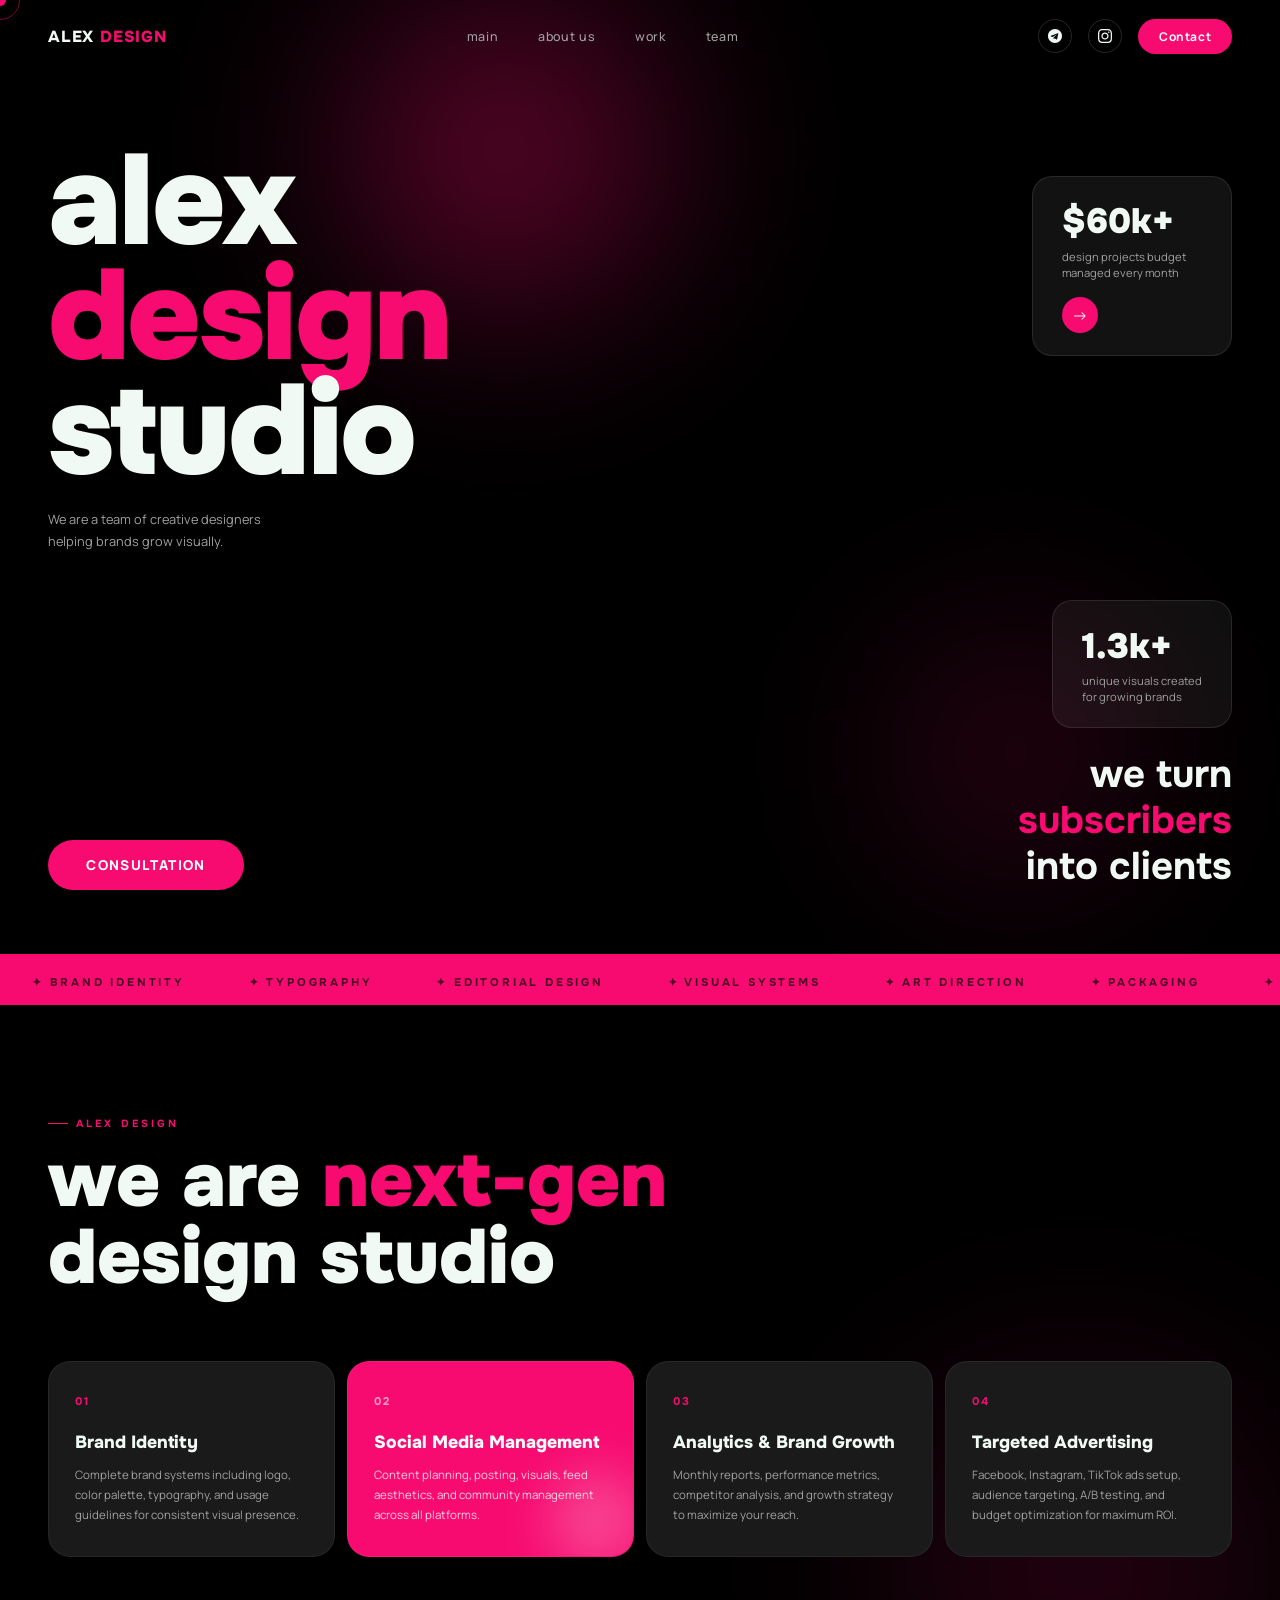
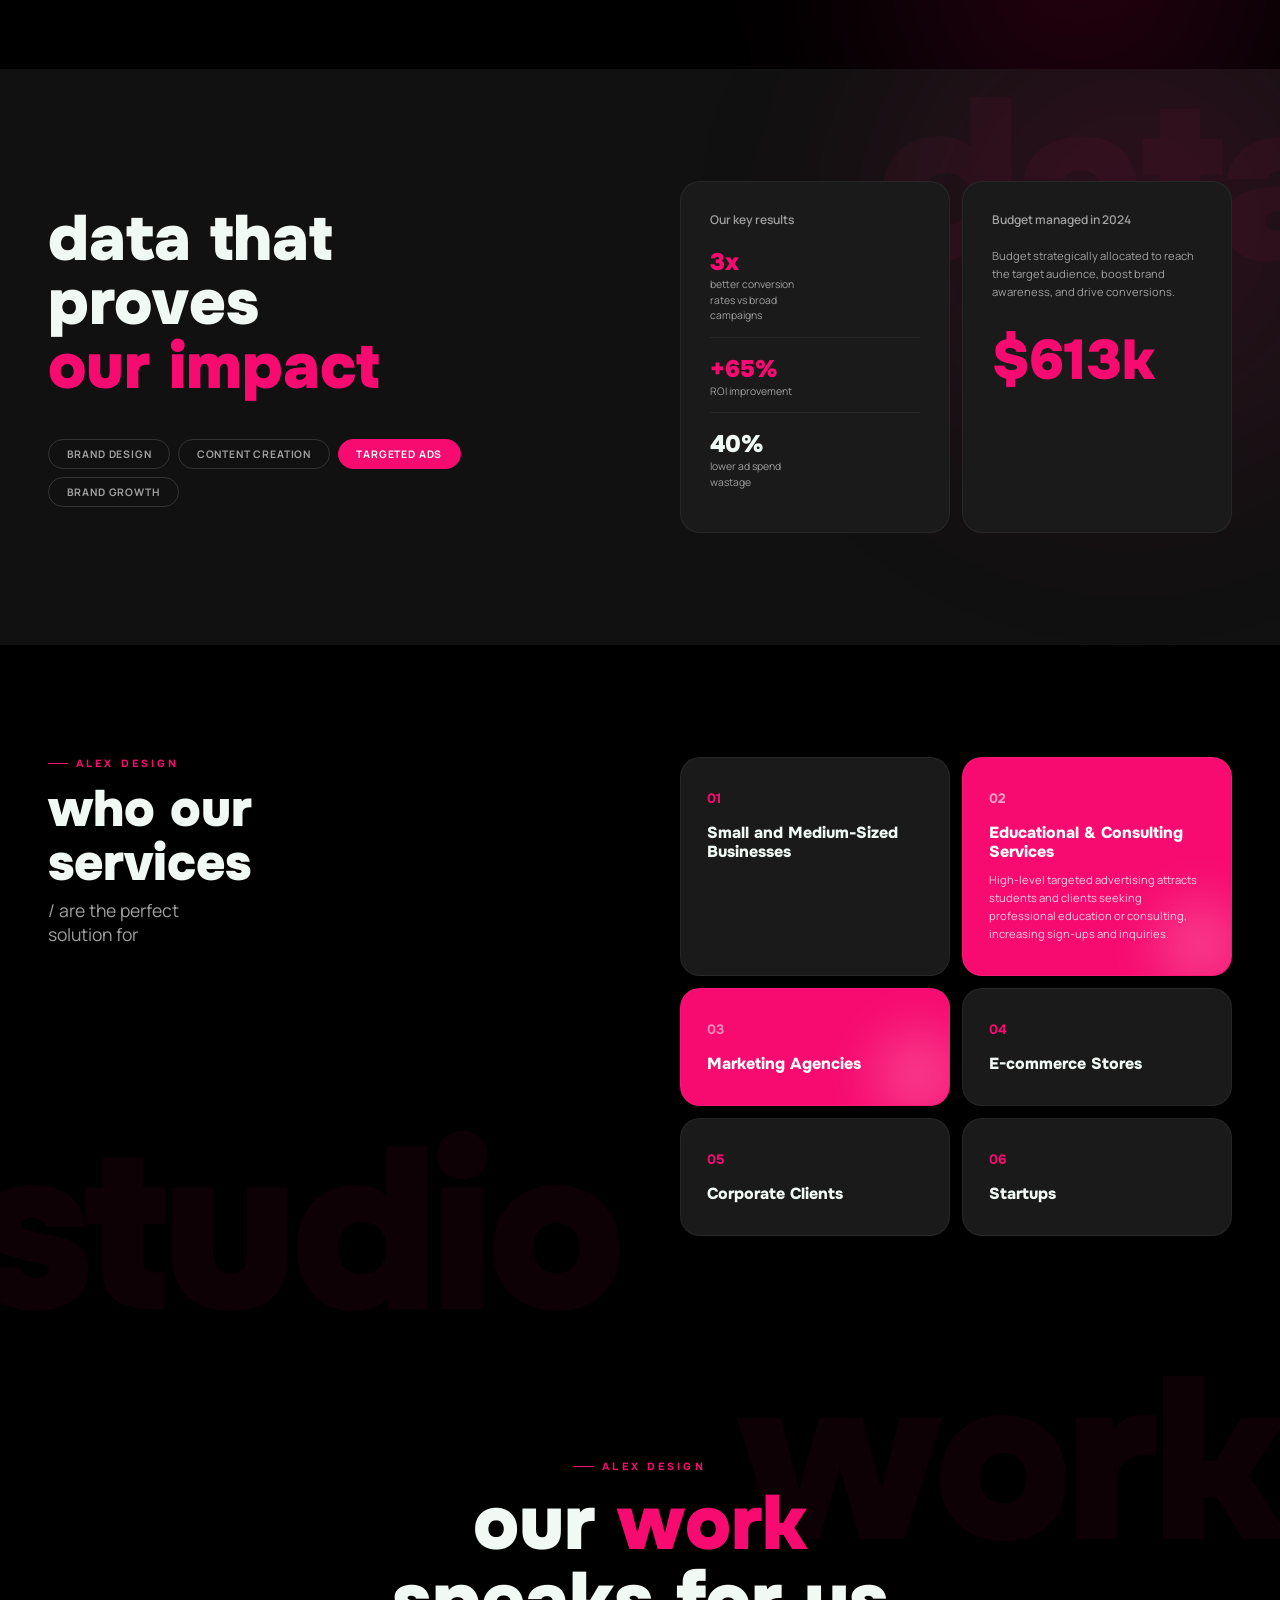
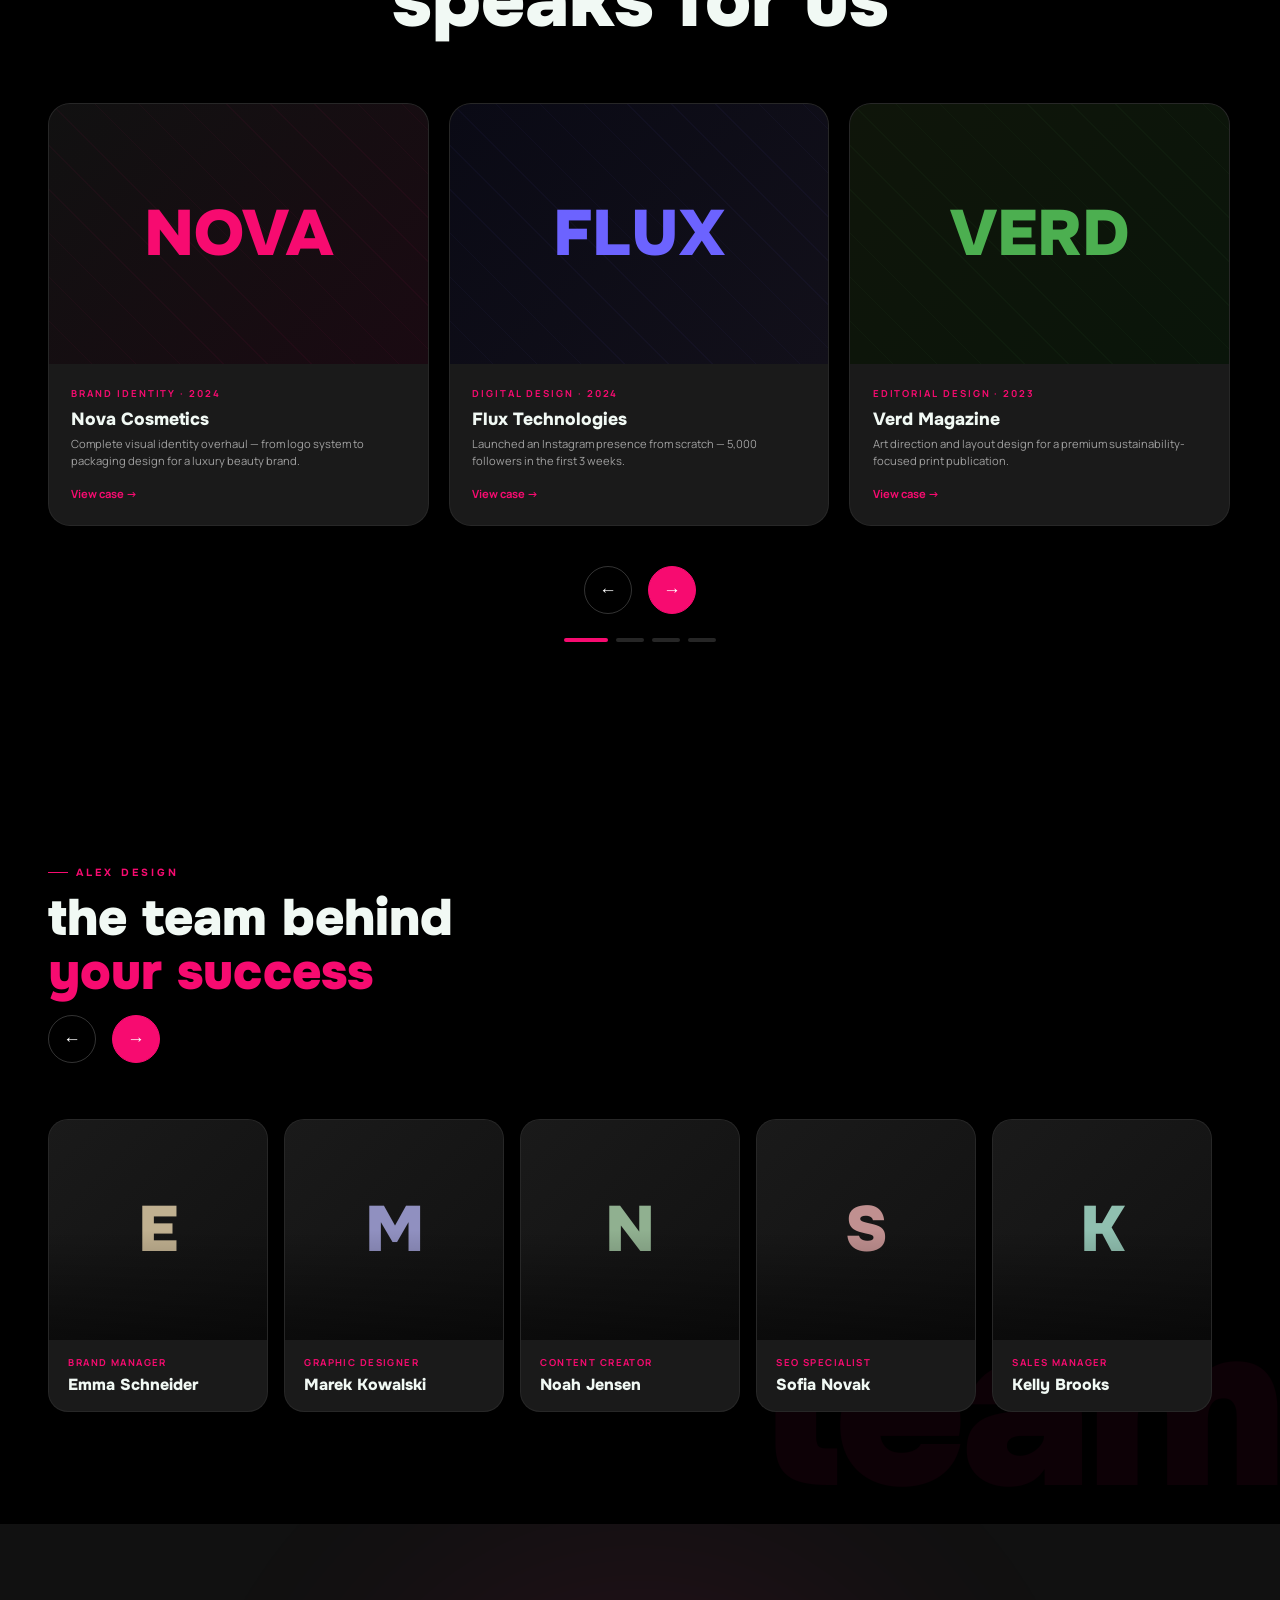
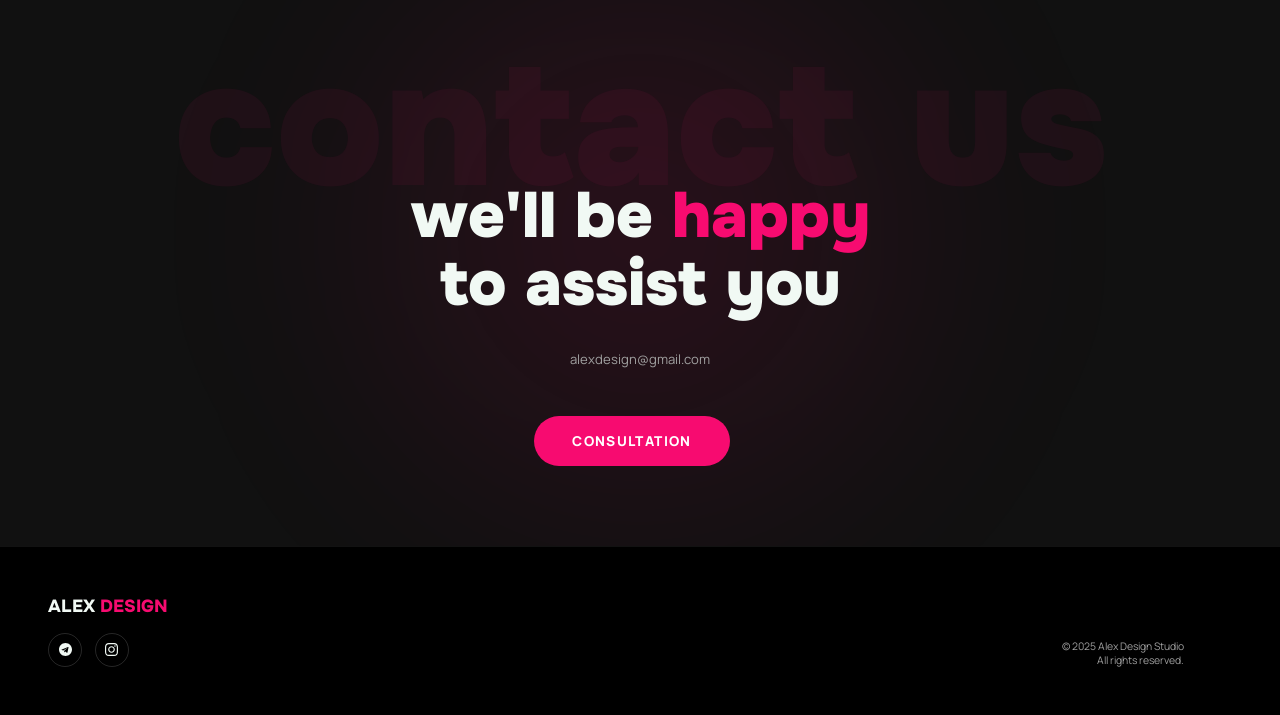
==== commit 857ab386: "Update my secand portfolio fix nav" ====
--- a/index.html
+++ b/index.html
@@ -407,10 +407,10 @@
 <nav id="navbar">
   <div class="nav-logo">ALEX<span> DESIGN</span></div>
   <ul class="nav-links">
-    <li><a href="#hero">main</a></li>
-    <li><a href="#about">about us</a></li>
-    <li><a href="#work">work</a></li>
-    <li><a href="#team">team</a></li>
+    <a href="#hero">main</a>
+    <a href="#about">about us</a>
+    <a href="#work">work</a>
+    <a href="#team">team</a>
   </ul>
   <div class="nav-icons">
     <a class="nav-icon" href="#">
@@ -745,12 +745,12 @@
       </a>
     </div>
   </div>
-  <nav class="footer-nav">
+  <!-- <nav class="footer-nav">
     <a href="#hero">main</a>
     <a href="#about">about us</a>
     <a href="#work">work</a>
     <a href="#team">team</a>
-  </nav>
+  </nav> -->
   <div class="footer-copy">© 2025 Alex Design Studio<br>All rights reserved.</div>
 </footer>
 
